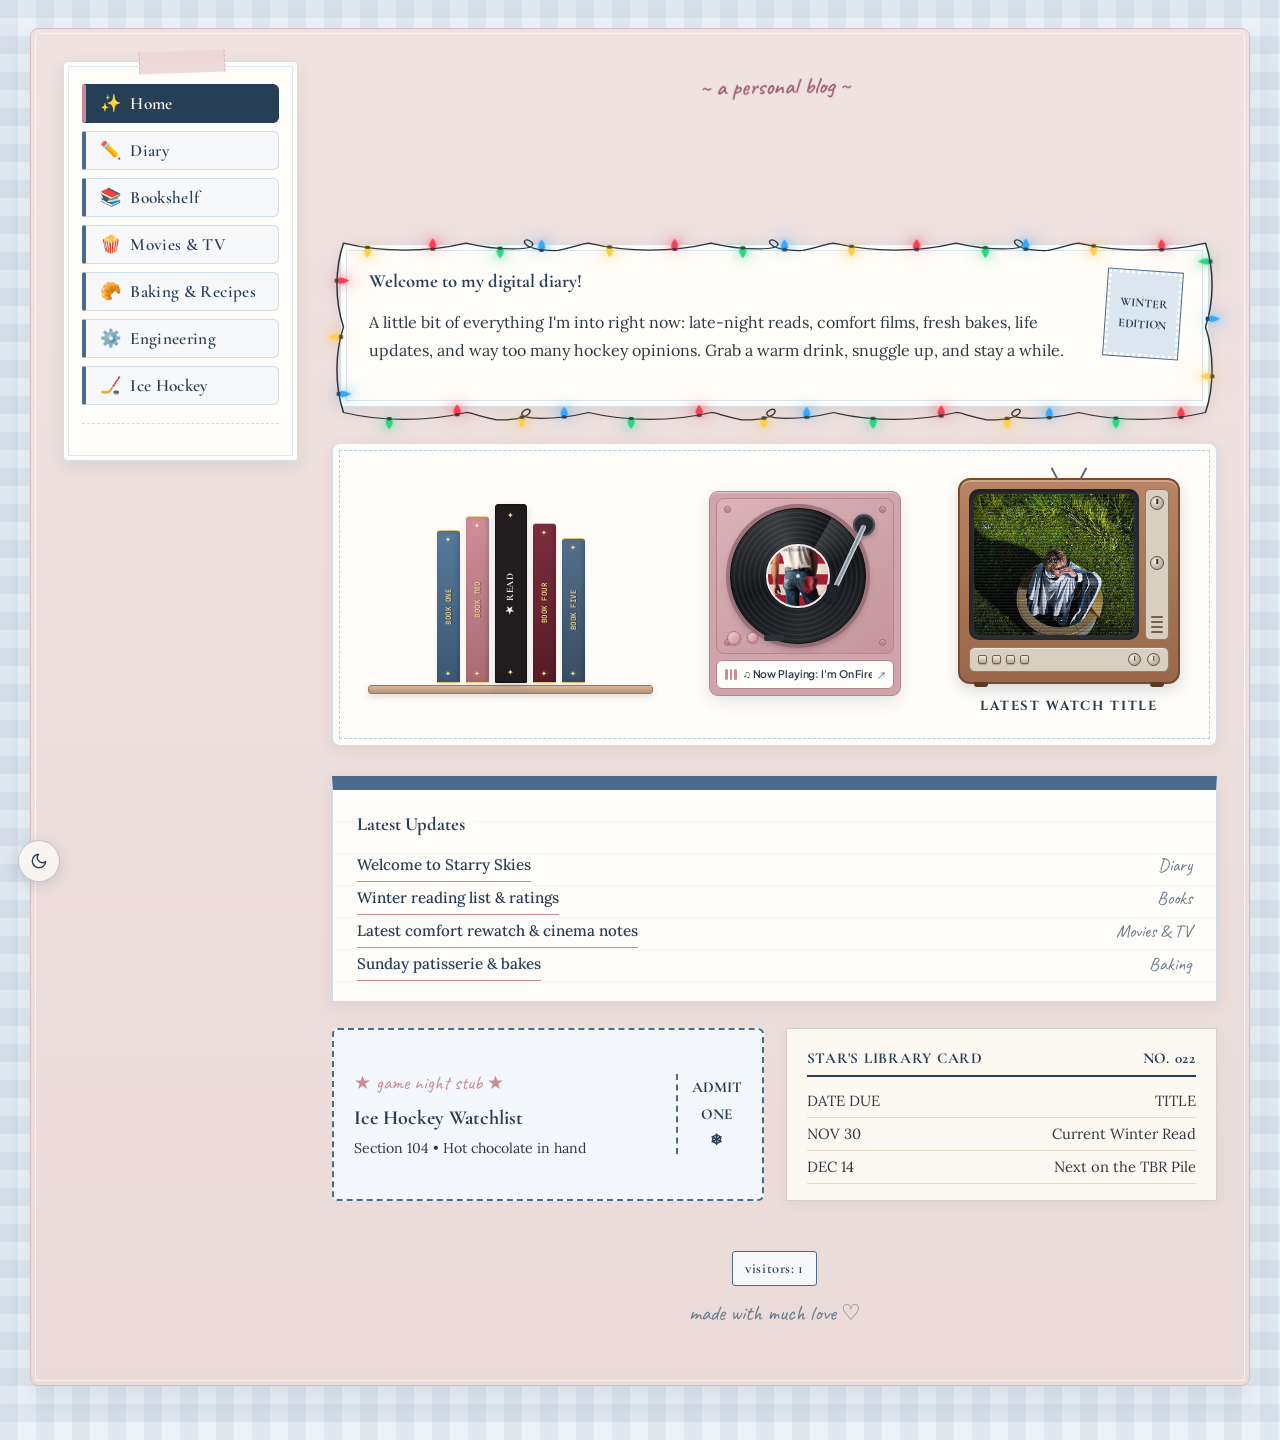
==== index.html @ 9573413d "updates for logo" ====
<!DOCTYPE html>
<html lang="en">
<head>
  <meta charset="UTF-8">
  <meta name="viewport" content="width=device-width, initial-scale=1.0">
  <title>Starry Skies</title>
  <!-- Adaptive Light/Dark Mode SVG Star Favicon -->
  <link rel="icon" type="image/svg+xml" href="data:image/svg+xml,%3Csvg xmlns='http://www.w3.org/2000/svg' viewBox='0 0 64 64'%3E%3Cstyle%3Epath%7Bfill:%235c2432%7D@media(prefers-color-scheme:dark)%7Bpath%7Bfill:%23c98a92%7D%7D%3C/style%3E%3Cpath d='M32 10 L37.5 25.5 L54 27 L41 37.5 L45 54 L32 45 L19 54 L23 37.5 L10 27 L26.5 25.5 Z'/%3E%3C/svg%3E">
  <link rel="stylesheet" href="style.css?v=10">
  <link id="section-theme-css" rel="stylesheet" href="">
</head>

<body data-theme="home" data-mode="light">

<div class="layout">
  <aside class="sidebar" aria-label="Site Navigation">
    <button type="button" class="mobile-menu-toggle" id="mobile-menu-btn" onclick="toggleMobileMenu()" aria-expanded="false" aria-controls="side-nav-menu" aria-label="Toggle Menu" title="Menu">
      <span class="hamburger-lines" aria-hidden="true">
        <span></span>
        <span></span>
        <span></span>
      </span>
    </button>

    <nav class="side-nav" role="tablist" id="side-nav-menu">
      <button role="tab" aria-selected="true" onclick="showTab('home', this)"><span class="nav-icon">✨</span><span class="nav-label">Home</span></button>
      <button role="tab" aria-selected="false" data-updated="2026-11-23T19:48" data-section="diary" data-section-label="Diary" data-latest-title="Welcome to Starry Skies" data-latest-href="diary/first-post.html" onclick="showTab('diary', this)"><span class="nav-icon">✏️</span><span class="nav-label">Diary</span></button>
      <button role="tab" aria-selected="false" data-updated="2026-11-23T18:15" data-section="books" data-section-label="Books" data-latest-title="Winter reading list &amp; ratings" onclick="showTab('books', this)"><span class="nav-icon">📚</span><span class="nav-label">Bookshelf</span></button>
      <button role="tab" aria-selected="false" data-updated="2026-11-23T14:30" data-section="screen" data-section-label="Movies &amp; TV" data-latest-title="Latest comfort rewatch &amp; cinema notes" onclick="showTab('screen', this)"><span class="nav-icon">🍿</span><span class="nav-label">Movies &amp; TV</span></button>
      <button role="tab" aria-selected="false" data-updated="2026-11-22T20:00" data-section="baking" data-section-label="Baking" data-latest-title="Sunday patisserie &amp; bakes" onclick="showTab('baking', this)"><span class="nav-icon">🥐</span><span class="nav-label">Baking &amp; Recipes</span></button>
      <button role="tab" aria-selected="false" data-updated="2026-11-21T11:00" data-section="engineering" data-section-label="Uni" data-latest-title="Surviving final year engineering" onclick="showTab('engineering', this)"><span class="nav-icon">⚙️</span><span class="nav-label">Engineering</span></button>
      <button role="tab" aria-selected="false" data-updated="2026-11-20T16:45" data-section="hockey" data-section-label="Hockey" data-latest-title="Recent puck drop &amp; team thoughts" onclick="showTab('hockey', this)"><span class="nav-icon">🏒</span><span class="nav-label">Ice Hockey</span></button>
    </nav>

    <div class="side-footer">
      <button type="button" class="mode-toggle" id="mode-toggle-btn" onclick="toggleDarkMode()" aria-pressed="false" aria-label="Switch to Dark Mode" title="Switch to Dark Mode">
        <span class="mode-icon" aria-hidden="true"></span>
      </button>
    </div>
  </aside>

  <div class="mobile-menu-backdrop" id="mobile-menu-backdrop" onclick="setMobileMenuOpen(false)"></div>

  <main class="main-content">
      <header class="masthead">
        <span class="hand">~ a personal blog ~</span>
        <h1 class="logo-title">
          <svg id="site-logo-svg" class="site-logo" viewBox="0 0 1024 224" role="img" aria-label="Starry Skies">
            <!-- Light mode (navy script + golden stars) -->
            <g class="logo-variant logo-variant-light">
              <g class="logo-letters" fill="#1b2f4a">
                <!-- Replace or paste your light-mode "Starry Skies" letter paths here -->
              </g>
              <g class="logo-stars" fill="#bb9d55">
                <!-- Replace or paste your light-mode golden star paths here -->
              </g>
            </g>

            <!-- Dark mode (soft blush script + golden stars) -->
            <g class="logo-variant logo-variant-dark">
              <g class="logo-letters" fill="#aa9491">
                <!-- Replace or paste your dark-mode "Starry Skies" letter paths here -->
              </g>
              <g class="logo-stars" fill="#ba9c54">
                <!-- Replace or paste your dark-mode golden star paths here -->
              </g>
            </g>
          </svg>
        </h1>
      </header>

    <!-- ==================== HOME ==================== -->
    <section id="home" class="active">
      <div class="welcome-lights-wrap">
        <!-- Looped vintage cord & twinkling C9 Christmas bulbs framing the welcome card -->
        <svg class="christmas-lights-svg" viewBox="0 0 820 210" preserveAspectRatio="none" aria-hidden="true">
          <!-- Neat, thin scalloped wire around the welcome card -->
          <path class="light-cord" d="M 16.0,14.0 C 52.0,24.0 92.0,24.0 128.0,14.0 C 156.0,22.0 196.0,23.0 188.0,13.0 C 180.0,4.0 172.0,23.0 212.0,22.0 C 228.0,18.0 236.0,14.0 240.0,14.0 C 276.0,24.0 316.0,24.0 352.0,14.0 C 380.0,22.0 420.0,23.0 412.0,13.0 C 404.0,4.0 396.0,23.0 436.0,22.0 C 452.0,18.0 460.0,14.0 464.0,14.0 C 500.0,24.0 540.0,24.0 576.0,14.0 C 604.0,22.0 644.0,23.0 636.0,13.0 C 628.0,4.0 620.0,23.0 660.0,22.0 C 676.0,18.0 684.0,14.0 688.0,14.0 C 724.0,24.0 768.0,24.0 804.0,14.0 C 812.0,42.0 812.0,76.0 804.0,104.0 C 812.0,132.0 812.0,168.0 804.0,196.0 C 768.0,206.0 724.0,206.0 688.0,196.0 C 660.0,204.0 620.0,205.0 628.0,195.0 C 636.0,186.0 644.0,205.0 604.0,204.0 C 588.0,200.0 580.0,196.0 576.0,196.0 C 540.0,206.0 500.0,206.0 464.0,196.0 C 436.0,204.0 396.0,205.0 404.0,195.0 C 412.0,186.0 420.0,205.0 380.0,204.0 C 364.0,200.0 356.0,196.0 352.0,196.0 C 316.0,206.0 276.0,206.0 240.0,196.0 C 212.0,204.0 172.0,205.0 180.0,195.0 C 188.0,186.0 196.0,205.0 156.0,204.0 C 140.0,200.0 132.0,196.0 128.0,196.0 C 92.0,206.0 52.0,206.0 16.0,196.0 C 8.0,168.0 8.0,132.0 16.0,104.0 C 8.0,76.0 8.0,42.0 16.0,14.0" fill="none"/>

          <!-- Vintage C9 bulbs seated on the wire: up/down on top & bottom, left/right on left & right -->
          <g class="bulb bulb-amber" style="--d:0.1s; --dur:2.9s" transform="translate(38.0,18.8) rotate(0.0)"><rect x="-2.2" y="-2" width="4.4" height="3.8" rx="1" class="socket"/><path d="M-3.4,1.6 C-3.4,6.8 0,11 0,11 C0,11 3.4,6.8 3.4,1.6 Z" class="glass"/></g>
          <g class="bulb bulb-red" style="--d:0.8s; --dur:3.5s" transform="translate(97.6,20.0) rotate(180.0)"><rect x="-2.2" y="-2" width="4.4" height="3.8" rx="1" class="socket"/><path d="M-3.4,1.6 C-3.4,6.8 0,11 0,11 C0,11 3.4,6.8 3.4,1.6 Z" class="glass"/></g>
          <g class="bulb bulb-green" style="--d:1.5s; --dur:2.7s" transform="translate(159.2,19.7) rotate(0.0)"><rect x="-2.2" y="-2" width="4.4" height="3.8" rx="1" class="socket"/><path d="M-3.4,1.6 C-3.4,6.8 0,11 0,11 C0,11 3.4,6.8 3.4,1.6 Z" class="glass"/></g>
          <g class="bulb bulb-blue" style="--d:0.4s; --dur:3.8s" transform="translate(197.1,21.3) rotate(180.0)"><rect x="-2.2" y="-2" width="4.4" height="3.8" rx="1" class="socket"/><path d="M-3.4,1.6 C-3.4,6.8 0,11 0,11 C0,11 3.4,6.8 3.4,1.6 Z" class="glass"/></g>
          <g class="bulb bulb-amber" style="--d:2.1s; --dur:3.1s" transform="translate(259.2,18.3) rotate(0.0)"><rect x="-2.2" y="-2" width="4.4" height="3.8" rx="1" class="socket"/><path d="M-3.4,1.6 C-3.4,6.8 0,11 0,11 C0,11 3.4,6.8 3.4,1.6 Z" class="glass"/></g>
          <g class="bulb bulb-red" style="--d:1.1s; --dur:2.8s" transform="translate(318.7,20.3) rotate(180.0)"><rect x="-2.2" y="-2" width="4.4" height="3.8" rx="1" class="socket"/><path d="M-3.4,1.6 C-3.4,6.8 0,11 0,11 C0,11 3.4,6.8 3.4,1.6 Z" class="glass"/></g>
          <g class="bulb bulb-green" style="--d:2.4s; --dur:3.4s" transform="translate(381.0,19.4) rotate(0.0)"><rect x="-2.2" y="-2" width="4.4" height="3.8" rx="1" class="socket"/><path d="M-3.4,1.6 C-3.4,6.8 0,11 0,11 C0,11 3.4,6.8 3.4,1.6 Z" class="glass"/></g>
          <g class="bulb bulb-blue" style="--d:0.6s; --dur:3.0s" transform="translate(419.2,20.9) rotate(180.0)"><rect x="-2.2" y="-2" width="4.4" height="3.8" rx="1" class="socket"/><path d="M-3.4,1.6 C-3.4,6.8 0,11 0,11 C0,11 3.4,6.8 3.4,1.6 Z" class="glass"/></g>
          <g class="bulb bulb-amber" style="--d:1.8s; --dur:3.6s" transform="translate(480.4,17.8) rotate(0.0)"><rect x="-2.2" y="-2" width="4.4" height="3.8" rx="1" class="socket"/><path d="M-3.4,1.6 C-3.4,6.8 0,11 0,11 C0,11 3.4,6.8 3.4,1.6 Z" class="glass"/></g>
          <g class="bulb bulb-red" style="--d:0.3s; --dur:2.9s" transform="translate(539.9,20.6) rotate(180.0)"><rect x="-2.2" y="-2" width="4.4" height="3.8" rx="1" class="socket"/><path d="M-3.4,1.6 C-3.4,6.8 0,11 0,11 C0,11 3.4,6.8 3.4,1.6 Z" class="glass"/></g>
          <g class="bulb bulb-green" style="--d:1.3s; --dur:3.3s" transform="translate(602.8,19.2) rotate(0.0)"><rect x="-2.2" y="-2" width="4.4" height="3.8" rx="1" class="socket"/><path d="M-3.4,1.6 C-3.4,6.8 0,11 0,11 C0,11 3.4,6.8 3.4,1.6 Z" class="glass"/></g>
          <g class="bulb bulb-blue" style="--d:2.2s; --dur:2.7s" transform="translate(639.7,20.2) rotate(180.0)"><rect x="-2.2" y="-2" width="4.4" height="3.8" rx="1" class="socket"/><path d="M-3.4,1.6 C-3.4,6.8 0,11 0,11 C0,11 3.4,6.8 3.4,1.6 Z" class="glass"/></g>
          <g class="bulb bulb-amber" style="--d:0.9s; --dur:3.7s" transform="translate(701.8,17.3) rotate(0.0)"><rect x="-2.2" y="-2" width="4.4" height="3.8" rx="1" class="socket"/><path d="M-3.4,1.6 C-3.4,6.8 0,11 0,11 C0,11 3.4,6.8 3.4,1.6 Z" class="glass"/></g>
          <g class="bulb bulb-red" style="--d:1.7s; --dur:3.2s" transform="translate(763.9,20.8) rotate(180.0)"><rect x="-2.2" y="-2" width="4.4" height="3.8" rx="1" class="socket"/><path d="M-3.4,1.6 C-3.4,6.8 0,11 0,11 C0,11 3.4,6.8 3.4,1.6 Z" class="glass"/></g>
          <g class="bulb bulb-green" style="--d:0.2s; --dur:2.8s" transform="translate(808.2,33.7) rotate(90.0)"><rect x="-2.2" y="-2" width="4.4" height="3.8" rx="1" class="socket"/><path d="M-3.4,1.6 C-3.4,6.8 0,11 0,11 C0,11 3.4,6.8 3.4,1.6 Z" class="glass"/></g>
          <g class="bulb bulb-blue" style="--d:2.0s; --dur:3.5s" transform="translate(806.2,95.4) rotate(-90.0)"><rect x="-2.2" y="-2" width="4.4" height="3.8" rx="1" class="socket"/><path d="M-3.4,1.6 C-3.4,6.8 0,11 0,11 C0,11 3.4,6.8 3.4,1.6 Z" class="glass"/></g>
          <g class="bulb bulb-amber" style="--d:0.1s; --dur:2.9s" transform="translate(809.9,157.2) rotate(90.0)"><rect x="-2.2" y="-2" width="4.4" height="3.8" rx="1" class="socket"/><path d="M-3.4,1.6 C-3.4,6.8 0,11 0,11 C0,11 3.4,6.8 3.4,1.6 Z" class="glass"/></g>
          <g class="bulb bulb-red" style="--d:0.8s; --dur:3.5s" transform="translate(781.6,200.8) rotate(180.0)"><rect x="-2.2" y="-2" width="4.4" height="3.8" rx="1" class="socket"/><path d="M-3.4,1.6 C-3.4,6.8 0,11 0,11 C0,11 3.4,6.8 3.4,1.6 Z" class="glass"/></g>
          <g class="bulb bulb-green" style="--d:1.5s; --dur:2.7s" transform="translate(722.1,202.3) rotate(0.0)"><rect x="-2.2" y="-2" width="4.4" height="3.8" rx="1" class="socket"/><path d="M-3.4,1.6 C-3.4,6.8 0,11 0,11 C0,11 3.4,6.8 3.4,1.6 Z" class="glass"/></g>
          <g class="bulb bulb-blue" style="--d:0.4s; --dur:3.8s" transform="translate(661.2,201.2) rotate(180.0)"><rect x="-2.2" y="-2" width="4.4" height="3.8" rx="1" class="socket"/><path d="M-3.4,1.6 C-3.4,6.8 0,11 0,11 C0,11 3.4,6.8 3.4,1.6 Z" class="glass"/></g>
          <g class="bulb bulb-amber" style="--d:2.1s; --dur:3.1s" transform="translate(622.6,202.6) rotate(0.0)"><rect x="-2.2" y="-2" width="4.4" height="3.8" rx="1" class="socket"/><path d="M-3.4,1.6 C-3.4,6.8 0,11 0,11 C0,11 3.4,6.8 3.4,1.6 Z" class="glass"/></g>
          <g class="bulb bulb-red" style="--d:1.1s; --dur:2.8s" transform="translate(562.3,199.3) rotate(180.0)"><rect x="-2.2" y="-2" width="4.4" height="3.8" rx="1" class="socket"/><path d="M-3.4,1.6 C-3.4,6.8 0,11 0,11 C0,11 3.4,6.8 3.4,1.6 Z" class="glass"/></g>
          <g class="bulb bulb-green" style="--d:2.4s; --dur:3.4s" transform="translate(500.1,202.6) rotate(0.0)"><rect x="-2.2" y="-2" width="4.4" height="3.8" rx="1" class="socket"/><path d="M-3.4,1.6 C-3.4,6.8 0,11 0,11 C0,11 3.4,6.8 3.4,1.6 Z" class="glass"/></g>
          <g class="bulb bulb-blue" style="--d:0.6s; --dur:3.0s" transform="translate(439.4,200.9) rotate(180.0)"><rect x="-2.2" y="-2" width="4.4" height="3.8" rx="1" class="socket"/><path d="M-3.4,1.6 C-3.4,6.8 0,11 0,11 C0,11 3.4,6.8 3.4,1.6 Z" class="glass"/></g>
          <g class="bulb bulb-amber" style="--d:1.8s; --dur:3.6s" transform="translate(400.3,202.2) rotate(0.0)"><rect x="-2.2" y="-2" width="4.4" height="3.8" rx="1" class="socket"/><path d="M-3.4,1.6 C-3.4,6.8 0,11 0,11 C0,11 3.4,6.8 3.4,1.6 Z" class="glass"/></g>
          <g class="bulb bulb-red" style="--d:0.3s; --dur:2.9s" transform="translate(341.1,198.7) rotate(180.0)"><rect x="-2.2" y="-2" width="4.4" height="3.8" rx="1" class="socket"/><path d="M-3.4,1.6 C-3.4,6.8 0,11 0,11 C0,11 3.4,6.8 3.4,1.6 Z" class="glass"/></g>
          <g class="bulb bulb-green" style="--d:1.3s; --dur:3.3s" transform="translate(278.9,202.8) rotate(0.0)"><rect x="-2.2" y="-2" width="4.4" height="3.8" rx="1" class="socket"/><path d="M-3.4,1.6 C-3.4,6.8 0,11 0,11 C0,11 3.4,6.8 3.4,1.6 Z" class="glass"/></g>
          <g class="bulb bulb-blue" style="--d:2.2s; --dur:2.7s" transform="translate(217.7,200.6) rotate(180.0)"><rect x="-2.2" y="-2" width="4.4" height="3.8" rx="1" class="socket"/><path d="M-3.4,1.6 C-3.4,6.8 0,11 0,11 C0,11 3.4,6.8 3.4,1.6 Z" class="glass"/></g>
          <g class="bulb bulb-amber" style="--d:0.9s; --dur:3.7s" transform="translate(179.1,201.3) rotate(0.0)"><rect x="-2.2" y="-2" width="4.4" height="3.8" rx="1" class="socket"/><path d="M-3.4,1.6 C-3.4,6.8 0,11 0,11 C0,11 3.4,6.8 3.4,1.6 Z" class="glass"/></g>
          <g class="bulb bulb-red" style="--d:1.7s; --dur:3.2s" transform="translate(119.8,198.1) rotate(180.0)"><rect x="-2.2" y="-2" width="4.4" height="3.8" rx="1" class="socket"/><path d="M-3.4,1.6 C-3.4,6.8 0,11 0,11 C0,11 3.4,6.8 3.4,1.6 Z" class="glass"/></g>
          <g class="bulb bulb-green" style="--d:0.2s; --dur:2.8s" transform="translate(57.8,203.0) rotate(0.0)"><rect x="-2.2" y="-2" width="4.4" height="3.8" rx="1" class="socket"/><path d="M-3.4,1.6 C-3.4,6.8 0,11 0,11 C0,11 3.4,6.8 3.4,1.6 Z" class="glass"/></g>
          <g class="bulb bulb-blue" style="--d:2.0s; --dur:3.5s" transform="translate(11.8,176.1) rotate(-90.0)"><rect x="-2.2" y="-2" width="4.4" height="3.8" rx="1" class="socket"/><path d="M-3.4,1.6 C-3.4,6.8 0,11 0,11 C0,11 3.4,6.8 3.4,1.6 Z" class="glass"/></g>
          <g class="bulb bulb-amber" style="--d:0.1s; --dur:2.9s" transform="translate(13.4,114.8) rotate(90.0)"><rect x="-2.2" y="-2" width="4.4" height="3.8" rx="1" class="socket"/><path d="M-3.4,1.6 C-3.4,6.8 0,11 0,11 C0,11 3.4,6.8 3.4,1.6 Z" class="glass"/></g>
          <g class="bulb bulb-red" style="--d:0.8s; --dur:3.5s" transform="translate(10.1,54.4) rotate(-90.0)"><rect x="-2.2" y="-2" width="4.4" height="3.8" rx="1" class="socket"/><path d="M-3.4,1.6 C-3.4,6.8 0,11 0,11 C0,11 3.4,6.8 3.4,1.6 Z" class="glass"/></g>
        </svg>
        <svg class="christmas-lights-svg christmas-lights-svg-mobile" viewBox="0 0 340 260" preserveAspectRatio="none" aria-hidden="true">
          <path class="light-cord" d="M 12.0,14.0 C 40.0,22.0 90.0,22.0 118.0,14.0 C 146.0,22.0 196.0,22.0 224.0,14.0 C 252.0,22.0 300.0,22.0 328.0,14.0 C 334.0,36.0 334.0,72.0 328.0,94.0 C 334.0,116.0 334.0,152.0 328.0,174.0 C 334.0,196.0 334.0,224.0 328.0,246.0 C 300.0,254.0 252.0,254.0 224.0,246.0 C 196.0,254.0 146.0,254.0 118.0,246.0 C 90.0,254.0 40.0,254.0 12.0,246.0 C 6.0,224.0 6.0,196.0 12.0,174.0 C 6.0,152.0 6.0,116.0 12.0,94.0 C 6.0,72.0 6.0,36.0 12.0,14.0" fill="none"/>
          <g class="bulb bulb-amber" style="--d:0.1s; --dur:2.9s" transform="translate(39.2,18.8) rotate(0.0)"><rect x="-2.2" y="-2" width="4.4" height="3.8" rx="1" class="socket"/><path d="M-3.4,1.6 C-3.4,6.8 0,11 0,11 C0,11 3.4,6.8 3.4,1.6 Z" class="glass"/></g>
          <g class="bulb bulb-red" style="--d:0.8s; --dur:3.5s" transform="translate(101.5,17.5) rotate(180.0)"><rect x="-2.2" y="-2" width="4.4" height="3.8" rx="1" class="socket"/><path d="M-3.4,1.6 C-3.4,6.8 0,11 0,11 C0,11 3.4,6.8 3.4,1.6 Z" class="glass"/></g>
          <g class="bulb bulb-green" style="--d:1.5s; --dur:2.7s" transform="translate(162.2,19.9) rotate(0.0)"><rect x="-2.2" y="-2" width="4.4" height="3.8" rx="1" class="socket"/><path d="M-3.4,1.6 C-3.4,6.8 0,11 0,11 C0,11 3.4,6.8 3.4,1.6 Z" class="glass"/></g>
          <g class="bulb bulb-blue" style="--d:0.4s; --dur:3.8s" transform="translate(221.9,14.6) rotate(180.0)"><rect x="-2.2" y="-2" width="4.4" height="3.8" rx="1" class="socket"/><path d="M-3.4,1.6 C-3.4,6.8 0,11 0,11 C0,11 3.4,6.8 3.4,1.6 Z" class="glass"/></g>
          <g class="bulb bulb-amber" style="--d:2.1s; --dur:3.1s" transform="translate(281.7,19.9) rotate(0.0)"><rect x="-2.2" y="-2" width="4.4" height="3.8" rx="1" class="socket"/><path d="M-3.4,1.6 C-3.4,6.8 0,11 0,11 C0,11 3.4,6.8 3.4,1.6 Z" class="glass"/></g>
          <g class="bulb bulb-red" style="--d:1.1s; --dur:2.8s" transform="translate(331.1,30.7) rotate(-90.0)"><rect x="-2.2" y="-2" width="4.4" height="3.8" rx="1" class="socket"/><path d="M-3.4,1.6 C-3.4,6.8 0,11 0,11 C0,11 3.4,6.8 3.4,1.6 Z" class="glass"/></g>
          <g class="bulb bulb-green" style="--d:2.4s; --dur:3.4s" transform="translate(328.9,90.6) rotate(90.0)"><rect x="-2.2" y="-2" width="4.4" height="3.8" rx="1" class="socket"/><path d="M-3.4,1.6 C-3.4,6.8 0,11 0,11 C0,11 3.4,6.8 3.4,1.6 Z" class="glass"/></g>
          <g class="bulb bulb-blue" style="--d:0.6s; --dur:3.0s" transform="translate(331.8,151.2) rotate(-90.0)"><rect x="-2.2" y="-2" width="4.4" height="3.8" rx="1" class="socket"/><path d="M-3.4,1.6 C-3.4,6.8 0,11 0,11 C0,11 3.4,6.8 3.4,1.6 Z" class="glass"/></g>
          <g class="bulb bulb-amber" style="--d:1.8s; --dur:3.6s" transform="translate(332.5,211.9) rotate(90.0)"><rect x="-2.2" y="-2" width="4.4" height="3.8" rx="1" class="socket"/><path d="M-3.4,1.6 C-3.4,6.8 0,11 0,11 C0,11 3.4,6.8 3.4,1.6 Z" class="glass"/></g>
          <g class="bulb bulb-red" style="--d:0.3s; --dur:2.9s" transform="translate(301.2,250.8) rotate(180.0)"><rect x="-2.2" y="-2" width="4.4" height="3.8" rx="1" class="socket"/><path d="M-3.4,1.6 C-3.4,6.8 0,11 0,11 C0,11 3.4,6.8 3.4,1.6 Z" class="glass"/></g>
          <g class="bulb bulb-green" style="--d:1.3s; --dur:3.3s" transform="translate(240.3,249.5) rotate(0.0)"><rect x="-2.2" y="-2" width="4.4" height="3.8" rx="1" class="socket"/><path d="M-3.4,1.6 C-3.4,6.8 0,11 0,11 C0,11 3.4,6.8 3.4,1.6 Z" class="glass"/></g>
          <g class="bulb bulb-blue" style="--d:2.2s; --dur:2.7s" transform="translate(179.8,251.9) rotate(180.0)"><rect x="-2.2" y="-2" width="4.4" height="3.8" rx="1" class="socket"/><path d="M-3.4,1.6 C-3.4,6.8 0,11 0,11 C0,11 3.4,6.8 3.4,1.6 Z" class="glass"/></g>
          <g class="bulb bulb-amber" style="--d:0.9s; --dur:3.7s" transform="translate(118.0,246.0) rotate(0.0)"><rect x="-2.2" y="-2" width="4.4" height="3.8" rx="1" class="socket"/><path d="M-3.4,1.6 C-3.4,6.8 0,11 0,11 C0,11 3.4,6.8 3.4,1.6 Z" class="glass"/></g>
          <g class="bulb bulb-red" style="--d:1.7s; --dur:3.2s" transform="translate(56.2,251.9) rotate(180.0)"><rect x="-2.2" y="-2" width="4.4" height="3.8" rx="1" class="socket"/><path d="M-3.4,1.6 C-3.4,6.8 0,11 0,11 C0,11 3.4,6.8 3.4,1.6 Z" class="glass"/></g>
          <g class="bulb bulb-green" style="--d:0.2s; --dur:2.8s" transform="translate(8.9,230.4) rotate(90.0)"><rect x="-2.2" y="-2" width="4.4" height="3.8" rx="1" class="socket"/><path d="M-3.4,1.6 C-3.4,6.8 0,11 0,11 C0,11 3.4,6.8 3.4,1.6 Z" class="glass"/></g>
          <g class="bulb bulb-blue" style="--d:2.0s; --dur:3.5s" transform="translate(10.8,168.8) rotate(-90.0)"><rect x="-2.2" y="-2" width="4.4" height="3.8" rx="1" class="socket"/><path d="M-3.4,1.6 C-3.4,6.8 0,11 0,11 C0,11 3.4,6.8 3.4,1.6 Z" class="glass"/></g>
          <g class="bulb bulb-amber" style="--d:0.1s; --dur:2.9s" transform="translate(9.1,108.7) rotate(90.0)"><rect x="-2.2" y="-2" width="4.4" height="3.8" rx="1" class="socket"/><path d="M-3.4,1.6 C-3.4,6.8 0,11 0,11 C0,11 3.4,6.8 3.4,1.6 Z" class="glass"/></g>
          <g class="bulb bulb-red" style="--d:0.8s; --dur:3.5s" transform="translate(7.6,47.5) rotate(-90.0)"><rect x="-2.2" y="-2" width="4.4" height="3.8" rx="1" class="socket"/><path d="M-3.4,1.6 C-3.4,6.8 0,11 0,11 C0,11 3.4,6.8 3.4,1.6 Z" class="glass"/></g>
        </svg>

        <div class="card welcome-card">
          <div class="postage-stamp">WINTER<br>EDITION</div>
          <h3>Welcome to my digital diary!</h3>
          <p>A little bit of everything I'm into right now: late-night reads, comfort films, fresh bakes, life updates, and way too many hockey opinions. Grab a warm drink, snuggle up, and stay a while.</p>
        </div>
      </div>

      <div class="moodboard-box">
      <div class="moodboard">
        <!-- 1. CURRENTLY READING -> BORDERLESS BOOKSHELF MATCHING RECORD PLAYER HEIGHT -->
        <a href="#books" class="currently-widget shelf-widget" onclick="event.preventDefault(); showTabByName('books', 'current-read-card');" aria-label="Currently reading: Winter Read Title">
          <div class="shelf-scene">
            <div class="books-row">
              <div class="spine-book sb-1" aria-hidden="true">
                <span class="foil-band">✦</span>
                <span class="spine-title">BOOK ONE</span>
                <span class="foil-band">✦</span>
              </div>
              <div class="spine-book sb-2" aria-hidden="true">
                <span class="foil-band">✦</span>
                <span class="spine-title">BOOK TWO</span>
                <span class="foil-band">✦</span>
              </div>

              <!-- Centre interactive book that expands & flips out on hover to show cover art -->
              <div class="center-book-slot">
                <div class="center-book-3d">
                  <div class="book-spine-face" style="--current-book-spine-color: #8b3648;">
                    <span class="foil-band">✦</span>
                    <span class="spine-title">★ READ</span>
                    <span class="foil-band">✦</span>
                  </div>
                  <div class="book-cover-face">
                    <img id="current-book-cover-img" src="images/current-book.jpg" alt="Current book cover" crossorigin="anonymous" onerror="this.style.display='none'; this.nextElementSibling.style.display='grid';">
                    <div class="book-cover-fallback" style="display:none;">
                      <span>Winter<br>Read</span>
                    </div>
                  </div>
                </div>
              </div>

              <div class="spine-book sb-3" aria-hidden="true">
                <span class="foil-band">✦</span>
                <span class="spine-title">BOOK FOUR</span>
                <span class="foil-band">✦</span>
              </div>
              <div class="spine-book sb-4" aria-hidden="true">
                <span class="foil-band">✦</span>
                <span class="spine-title">BOOK FIVE</span>
                <span class="foil-band">✦</span>
              </div>
            </div>
            <div class="wood-plank" aria-hidden="true"></div>
          </div>
        </a>

        <!-- 2. CURRENT LISTENING -> DUSTY ROSE TURNTABLE WITH SPINNING VINYL & ALBUM ART -->
        <div class="currently-widget record-player-widget" aria-label="Currently listening on Spotify">
          <div class="rp-deck">
            <span class="rp-screw rp-tl" aria-hidden="true"></span>
            <span class="rp-screw rp-tr" aria-hidden="true"></span>
            <span class="rp-screw rp-bl" aria-hidden="true"></span>
            <span class="rp-screw rp-br" aria-hidden="true"></span>

            <div class="rp-platter">
              <div class="rp-vinyl is-spinning" aria-hidden="true"></div>
              <div class="rp-album-center">
                <img src="images/album-art.jpg" alt="Album art" onerror="this.style.display='none'; this.nextElementSibling.style.display='grid';">
                <div class="rp-album-fallback" style="display:none;"><span>STAR<br>FM</span></div>
                <span class="rp-spindle" aria-hidden="true"></span>
              </div>
            </div>

            <div class="rp-arm-assembly" aria-hidden="true">
              <div class="rp-arm-base"></div>
              <div class="rp-arm-bar">
                <div class="rp-headshell"></div>
              </div>
            </div>

            <div class="rp-controls" aria-hidden="true">
              <span class="rp-knob"></span>
              <span class="rp-knob rp-knob-sm"></span>
              <span class="rp-slider"></span>
            </div>
          </div>

          <a href="https://open.spotify.com/track/3PzsbWSQdLCKDLxn7YZfkM?si=d5d9d93483bb4136" target="_blank" rel="noopener noreferrer" class="rp-ticker-bar" title="Open on Spotify">
            <span class="rp-eq" aria-hidden="true"><span></span><span></span><span></span></span>
            <span class="rp-marquee">
              <span class="rp-marquee-track">
                <span>♫ Now Playing: I'm On Fire — Bruce Springsteen &nbsp;•&nbsp; Spotify</span>
                <span aria-hidden="true">♫ Now Playing: I'm On Fire — Bruce Springsteen &nbsp;•&nbsp; Spotify</span>
              </span>
            </span>
            <span class="rp-link-arrow" aria-hidden="true">↗</span>
          </a>
        </div>

        <!-- 3. CURRENTLY WATCHING -> BORDERLESS RETRO TV BUTTON + CINEMA TITLE BELOW -->
        <a href="#screen" class="currently-widget tv-widget" onclick="event.preventDefault(); showTabByName('screen', 'latest-screen-review');" aria-label="Currently watching: Latest Watch Title">
          <div class="retro-tv-body">
            <div class="tv-antennas" aria-hidden="true">
              <span class="ant-left"></span>
              <span class="ant-right"></span>
            </div>
            <div class="tv-main-row">
              <div class="tv-screen-bezel">
                <div class="tv-crt-screen">
                  <!-- Supports a GIF (e.g. images/watching-screen.gif) or static image (images/watching-screen.jpg) -->
                  <img src="images/watching-screen.gif" data-fallback-img="images/watching-screen.jpg" alt="Current show or movie title screen" onerror="if (this.dataset.fallbackImg && this.src !== this.dataset.fallbackImg) { this.src = this.dataset.fallbackImg; this.dataset.fallbackImg = ''; } else { this.style.display='none'; this.nextElementSibling.style.display='grid'; }">
                  <div class="tv-screen-fallback" style="display:none;">
                    <span>NOW SHOWING<br>★ ★ ★</span>
                  </div>
                  <div class="tv-scanlines" aria-hidden="true"></div>
                </div>
              </div>
              <div class="tv-side-panel" aria-hidden="true">
                <span class="tv-dial"></span>
                <span class="tv-dial"></span>
                <div class="tv-vents">
                  <span></span><span></span><span></span><span></span>
                </div>
              </div>
            </div>
            <div class="tv-bottom-console" aria-hidden="true">
              <div class="tv-console-btns">
                <span></span><span></span><span></span><span></span>
              </div>
              <div class="tv-console-dials">
                <span class="tv-dial"></span>
                <span class="tv-dial"></span>
              </div>
            </div>
            <div class="tv-feet" aria-hidden="true">
              <span></span><span></span>
            </div>
          </div>
          <div class="tv-cinema-title">LATEST WATCH TITLE</div>
        </a>
      </div>
      </div>

      <div class="index-card">
        <h3>Latest Updates</h3>
        <ul class="notes-list" id="latest-updates-list">
          <li><a href="diary/first-post.html">Welcome to Starry Skies</a> <span>Diary</span></li>
          <li><a href="#books" onclick="event.preventDefault(); showTabByName('books')">Winter reading list &amp; ratings</a> <span>Books</span></li>
          <li><a href="#screen" onclick="event.preventDefault(); showTabByName('screen')">Latest comfort rewatch &amp; cinema notes</a> <span>Movies &amp; TV</span></li>
          <li><a href="#baking" onclick="event.preventDefault(); showTabByName('baking')">Sunday patisserie &amp; bakes</a> <span>Baking</span></li>
        </ul>
      </div>

      <div class="stubs-row">
        <div class="ticket-stub">
          <div>
            <span class="stub-tag">★ game night stub ★</span>
            <div class="stub-main">Ice Hockey Watchlist</div>
            <div style="font-size:.88rem;">Section 104 • Hot chocolate in hand</div>
          </div>
          <div class="stub-side">ADMIT<br>ONE<br>❄</div>
        </div>

        <div class="library-card">
          <div class="library-card-head">
            <span>Star's Library Card</span>
            <span>No. 022</span>
          </div>
          <div class="library-row"><span>DATE DUE</span><span>TITLE</span></div>
          <div class="library-row"><span>NOV 30</span><span>Current Winter Read</span></div>
          <div class="library-row"><span>DEC 14</span><span>Next on the TBR Pile</span></div>
        </div>
      </div>
    </section>

    <!-- ==================== DIARY ==================== -->
    <section id="diary">
      <!-- Loaded dynamically from diary/section.html -->
    </section>

    <!-- ==================== BOOKSHELF (OLD PAPER & ROMANCE BURGUNDY/PINK) ==================== -->
    <section id="books">
      <!-- Loaded dynamically from books/section.html -->
    </section>

    <!-- ==================== MOVIES & TV (VINTAGE CINEMA THEATRE) ==================== -->
    <section id="screen">
      <!-- Loaded dynamically from screen/section.html -->
    </section>

    <!-- ==================== BAKING & RECIPES (PATISSERIE & WARM BAKERY) ==================== -->
    <section id="baking">
      <!-- Loaded dynamically from baking/section.html -->
    </section>

    <!-- ==================== ENGINEERING (BLUEPRINT & SLEEK FUTURISTIC LAB) ==================== -->
    <section id="engineering">
      <!-- Loaded dynamically from engineering/section.html -->
    </section>

    <!-- ==================== ICE HOCKEY (RINK FROST & SCOREBOARD) ==================== -->
    <section id="hockey">
      <!-- Loaded dynamically from hockey/section.html -->
    </section>

    <footer>
      <div class="visitor-badge">visitors: <span id="gc-views">...</span></div>
      <div>made with much love ♡</div>
    </footer>
  </main>
</div>

<script>
  const MODE_STORAGE_KEY = 'star_notes_mode';

  const MOON_SVG = `<svg viewBox="0 0 24 24" width="18" height="18" fill="none" stroke="currentColor" stroke-width="1.85" stroke-linecap="round" stroke-linejoin="round" aria-hidden="true"><path d="M21 12.79A9 9 0 1 1 11.21 3 7 7 0 0 0 21 12.79z"/></svg>`;
  const SUN_SVG = `<svg viewBox="0 0 24 24" width="18" height="18" fill="none" stroke="currentColor" stroke-width="1.85" stroke-linecap="round" stroke-linejoin="round" aria-hidden="true"><circle cx="12" cy="12" r="4.5"/><path d="M12 2.5v2.2M12 19.3v2.2M4.93 4.93l1.56 1.56M17.51 17.51l1.56 1.56M2.5 12h2.2M19.3 12h2.2M4.93 19.07l1.56-1.56M17.51 6.49l1.56-1.56"/></svg>`;

  function syncLogoWithMode(mode) {
    const logoImg = document.getElementById('site-logo-img');
    if (!logoImg) return;
    const isPostSubpage = window.location.pathname.includes('/diary/') ||
      (logoImg.getAttribute('data-light-src') || '').startsWith('../');
    const prefix = isPostSubpage ? '../' : '';
    const targetSrc = mode === 'dark'
      ? (logoImg.getAttribute('data-dark-src') || `${prefix}logo-dark.png`)
      : (logoImg.getAttribute('data-light-src') || `${prefix}logo.png`);
    if (logoImg.getAttribute('src') !== targetSrc) {
      logoImg.setAttribute('src', targetSrc);
    }
    logoImg.style.display = '';
    if (logoImg.nextElementSibling) {
      logoImg.nextElementSibling.style.display = 'none';
    }
  }

  function applyColorMode(mode) {
    const cleanMode = mode === 'dark' ? 'dark' : 'light';
    document.body.setAttribute('data-mode', cleanMode);
    const btn = document.getElementById('mode-toggle-btn');
    if (btn) {
      const isDark = cleanMode === 'dark';
      const nextLabel = isDark ? 'Switch to Light Mode' : 'Switch to Dark Mode';
      btn.setAttribute('aria-pressed', String(isDark));
      btn.setAttribute('aria-label', nextLabel);
      btn.setAttribute('title', nextLabel);
      const icon = btn.querySelector('.mode-icon');
      if (icon) icon.innerHTML = isDark ? SUN_SVG : MOON_SVG;
    }
    syncLogoWithMode(cleanMode);
  }

  function toggleDarkMode() {
    const current = document.body.getAttribute('data-mode') === 'dark' ? 'dark' : 'light';
    const next = current === 'dark' ? 'light' : 'dark';
    try { localStorage.setItem(MODE_STORAGE_KEY, next); } catch (e) {}
    applyColorMode(next);
  }

  (function initMode() {
    let chosen = null;
    try {
      const stored = localStorage.getItem(MODE_STORAGE_KEY);
      if (stored === 'dark' || stored === 'light') chosen = stored;
    } catch (e) {}

    if (!chosen && window.matchMedia && window.matchMedia('(prefers-color-scheme: dark)').matches) {
      chosen = 'dark';
    }
    applyColorMode(chosen || 'light');
  })();
</script>

<script>
  // Sample average/edge color of current-book.jpg so the expandable center book spine matches it
  (function syncCurrentBookSpineColor() {
    const img = document.getElementById('current-book-cover-img');
    const spine = document.querySelector('.book-spine-face');
    if (!img || !spine) return;

    function applyColorFromImage() {
      if (!img.complete || img.naturalWidth === 0) return;
      try {
        const canvas = document.createElement('canvas');
        const ctx = canvas.getContext('2d');
        if (!ctx) return;
        const size = 24;
        canvas.width = size;
        canvas.height = size;
        ctx.drawImage(img, 0, 0, size, size);
        const data = ctx.getImageData(0, 0, size, size).data;

        // Sample border/background pixels first, falling back to overall average
        let rSum = 0, gSum = 0, bSum = 0, count = 0;
        for (let y = 0; y < size; y++) {
          for (let x = 0; x < size; x++) {
            const isBorder = x < 3 || x >= size - 3 || y < 3 || y >= size - 3;
            if (!isBorder) continue;
            const idx = (y * size + x) * 4;
            if (data[idx + 3] < 128) continue;
            rSum += data[idx];
            gSum += data[idx + 1];
            bSum += data[idx + 2];
            count++;
          }
        }

        if (count === 0) {
          for (let i = 0; i < data.length; i += 4) {
            if (data[i + 3] < 128) continue;
            rSum += data[i];
            gSum += data[i + 1];
            bSum += data[i + 2];
            count++;
          }
        }

        if (count > 0) {
          const r = Math.round(rSum / count);
          const g = Math.round(gSum / count);
          const b = Math.round(bSum / count);
          const darkR = Math.max(0, Math.round(r * 0.72));
          const darkG = Math.max(0, Math.round(g * 0.72));
          const darkB = Math.max(0, Math.round(b * 0.72));

          spine.style.background = `rgb(${r}, ${g}, ${b})`;
          spine.style.borderColor = `rgb(${darkR}, ${darkG}, ${darkB})`;

          // Choose crisp light or dark ink for spine text depending on brightness
          const luminance = (0.299 * r + 0.587 * g + 0.114 * b) / 255;
          spine.style.color = luminance > 0.62 ? '#273e57' : '#fffdf9';
        }
      } catch (e) {
        // Keep CSS fallback gradient if canvas is restricted (e.g., file:// CORS)
      }
    }

    if (img.complete) applyColorFromImage();
    img.addEventListener('load', applyColorFromImage);
  })();
</script>

<script>
  const SECTION_FOLDERS = ['diary', 'books', 'screen', 'baking', 'engineering', 'hockey'];
  const loadedSectionHtml = new Set();

  function syncSectionStylesheet(sectionId) {
    const link = document.getElementById('section-theme-css');
    if (!link) return;
    if (SECTION_FOLDERS.includes(sectionId)) {
      link.href = `${sectionId}/section.css?v=10`;
    } else {
      link.removeAttribute('href');
    }
  }

  async function ensureSectionContent(sectionId, targetId) {
    if (!SECTION_FOLDERS.includes(sectionId)) return;
    const sectionEl = document.getElementById(sectionId);
    if (!sectionEl) return;

    if (!loadedSectionHtml.has(sectionId)) {
      try {
        const res = await fetch(`${sectionId}/section.html?v=10`);
        if (res.ok) {
          sectionEl.innerHTML = await res.text();
          loadedSectionHtml.add(sectionId);
        }
      } catch (err) {
        // Fallback if opened via file:// protocol without a local/static HTTP server
      }
    }

    if (targetId) {
      requestAnimationFrame(() => {
        const el = document.getElementById(targetId);
        if (el) el.scrollIntoView({ behavior: 'smooth', block: 'start' });
      });
    }
  }

  const VALID_SECTIONS = ['home', ...SECTION_FOLDERS];

  function getInitialSection() {
    const hash = window.location.hash.replace('#', '').trim();
    if (VALID_SECTIONS.includes(hash)) return hash;
    try {
      const saved = sessionStorage.getItem('notes_active_section');
      if (VALID_SECTIONS.includes(saved)) return saved;
    } catch (e) {}
    return 'home';
  }

  function showTab(sectionId, btn, updateUrl = true) {
    if (!VALID_SECTIONS.includes(sectionId)) sectionId = 'home';

    document.querySelectorAll('main section').forEach(s => s.classList.remove('active'));
    const targetSection = document.getElementById(sectionId);
    if (targetSection) targetSection.classList.add('active');

    document.querySelectorAll('.side-nav button').forEach(b => b.setAttribute('aria-selected', 'false'));
    const activeBtn = btn || Array.from(document.querySelectorAll('.side-nav button'))
      .find(b => b.getAttribute('onclick') && b.getAttribute('onclick').includes("'" + sectionId + "'"));
    if (activeBtn) activeBtn.setAttribute('aria-selected', 'true');

    document.body.setAttribute('data-theme', sectionId);
    syncSectionStylesheet(sectionId);
    ensureSectionContent(sectionId);

    try {
      sessionStorage.setItem('notes_active_section', sectionId);
    } catch (e) {}

    if (updateUrl && window.history && window.history.replaceState) {
      const newUrl = sectionId === 'home' ? window.location.pathname + window.location.search : '#' + sectionId;
      window.history.replaceState(null, '', newUrl);
    }
  }

  function showTabByName(sectionId, targetId) {
    showTab(sectionId, null, true);
    ensureSectionContent(sectionId, targetId);
  }

  window.addEventListener('hashchange', () => {
    const hash = window.location.hash.replace('#', '').trim();
    if (VALID_SECTIONS.includes(hash)) {
      showTab(hash, null, false);
    } else if (!hash) {
      showTab('home', null, false);
    }
  });

  document.addEventListener('DOMContentLoaded', () => {
    const initialSection = getInitialSection();
    showTab(initialSection, null, true);
  });
</script>

<script>
  function setMobileMenuOpen(isOpen) {
    const nav = document.getElementById('side-nav-menu');
    const btn = document.getElementById('mobile-menu-btn');
    const backdrop = document.getElementById('mobile-menu-backdrop');
    if (!nav || !btn) return;
    nav.classList.toggle('is-open', isOpen);
    btn.setAttribute('aria-expanded', String(isOpen));
    if (backdrop) backdrop.classList.toggle('is-open', isOpen);
    document.body.style.overflow = (isOpen && window.innerWidth <= 860) ? 'hidden' : '';
  }

  function toggleMobileMenu() {
    const nav = document.getElementById('side-nav-menu');
    if (!nav) return;
    setMobileMenuOpen(!nav.classList.contains('is-open'));
  }

  (function hookMobileTabClose() {
    const nav = document.getElementById('side-nav-menu');
    if (!nav) return;
    nav.querySelectorAll('button').forEach(btn => {
      btn.addEventListener('click', () => {
        if (window.innerWidth <= 860) {
          setMobileMenuOpen(false);
        }
      });
    });
  })();
</script>

<script>
  fetch('https://sharleenstar.goatcounter.com/counter//.json')
    .then(r => r.json())
    .then(data => document.getElementById('gc-views').textContent = data.count)
    .catch(() => document.getElementById('gc-views').textContent = '1');
</script>
<script data-goatcounter="https://sharleenstar.goatcounter.com/count" async src="//gc.zgo.at/count.js"></script>

<script>
  document.addEventListener("DOMContentLoaded", () => {
    const nav = document.getElementById("side-nav-menu");
    if (!nav) return;
    const buttons = Array.from(nav.querySelectorAll("button"));

    // Keep 'Home' pinned at the top
    const [homeBtn, ...otherBtns] = buttons;

    // Sort remaining buttons from newest timestamp to oldest
    otherBtns.sort((a, b) => {
      const timeA = Date.parse(a.dataset.updated) || 0;
      const timeB = Date.parse(b.dataset.updated) || 0;
      return timeB - timeA;
    });

    // Re-append them in the sorted order
    otherBtns.forEach(btn => nav.appendChild(btn));

    // Populate "Latest Updates" with the 4 most recently updated sections
    const latestList = document.getElementById("latest-updates-list");
    if (latestList) {
      const topFour = otherBtns.slice(0, 4);
      latestList.innerHTML = "";

      topFour.forEach(btn => {
        const li = document.createElement("li");
        const link = document.createElement("a");
        const sectionId = btn.dataset.section || "";
        const title = btn.dataset.latestTitle || (btn.querySelector(".nav-label")?.textContent || sectionId);
        const tagText = btn.dataset.sectionLabel || sectionId;
        const customHref = btn.dataset.latestHref;

        link.textContent = title;
        if (customHref) {
          link.href = customHref;
        } else {
          link.href = "#" + sectionId;
          link.addEventListener("click", (e) => {
            e.preventDefault();
            showTabByName(sectionId);
          });
        }

        const badge = document.createElement("span");
        badge.textContent = tagText;

        li.appendChild(link);
        li.appendChild(badge);
        latestList.appendChild(li);
      });
    }
  });
</script>

</body>
</html>
---- style.css ----
@import url('https://fonts.googleapis.com/css2?family=Caveat:wght@600;700&family=Cinzel:wght@600;700&family=Cormorant+Garamond:ital,wght@0,600;0,700;1,600&family=JetBrains+Mono:wght@400;600&family=Lora:ital,wght@0,400;0,500;0,600;1,400&family=Plus+Jakarta+Sans:wght@500;600;700&display=swap');

/* ============ 1. WINTER BLUE, CREAM & DUSTY ROSE BASE PALETTE ============ */
:root{
  --blush:#eed6d8;  --blush-deep:#c98a92;
  --cream:#f6f8fa;  --paper:#fffdf9;
  --denim:#4a6b8c;  --denim-dark:#273e57;
  --frost:#dce6f0;  --slate:#6b7c8f;
  --ink:#2f3842;

  /* Section-specific twist variables (default: Home / Diary) */
  --section-paper:#fffdf9;
  --section-border:#d5dfe8;
  --section-outline:#dce6f0;
  --section-accent:#273e57;
  --section-accent-soft:#c98a92;
  --section-badge-bg:#273e57;
  --section-badge-fg:#fffdf9;
  --section-pattern:none;
  --section-pattern-size:auto;

  --serif:'Cormorant Garamond',Georgia,serif;
  --hand:'Caveat','Segoe Script',cursive;
  --body:'Lora',Georgia,serif;
  --mono:'JetBrains Mono',monospace;
}

/* ============ 1B. COHESIVE SECTION TWISTS ============ */

*{box-sizing:border-box}
html{scroll-behavior:smooth}
body{
  margin:0; color:var(--ink); font-family:var(--body); line-height:1.75;
  background-color:#eef3f8;
  background-image:
    linear-gradient(90deg, rgba(74, 107, 140, 0.08) 50%, transparent 50%),
    linear-gradient(rgba(74, 107, 140, 0.08) 50%, transparent 50%);
  background-size:36px 36px;
  transition:background-color .25s ease;
}

h1,h2,h3,h4{font-family:var(--serif);line-height:1.15;margin:0 0 .4em;color:var(--section-accent)}
.hand{font-family:var(--hand);font-weight:600;color:var(--denim)}
a{color:var(--section-accent)}

/* ============ 2. LAYOUT WITH PERSISTENT LEFT SIDEBAR ============ */
.layout{
  max-width:1220px; margin:28px auto 54px; padding:32px 32px 54px;
  display:grid; grid-template-columns:235px 1fr; gap:34px; align-items:start;
  background:linear-gradient(180deg, #efe2e1 0%, #eadbd8 100%);
  border:1px solid #d5bcc0; border-radius:8px;
  box-shadow:0 12px 34px rgba(39, 62, 87, 0.13);
  outline:1px solid rgba(255, 253, 249, 0.65); outline-offset:-6px;
}

.sidebar{
  position:sticky; top:24px;
  background:var(--paper); padding:22px 18px;
  border:1px solid #d5dfe8; border-radius:4px;
  box-shadow:0 6px 18px rgba(39,62,87,.09);
  outline:1px solid var(--frost); outline-offset:-6px;
}

.sidebar::before{
  content:""; position:absolute; top:-11px; left:50%; width:84px; height:22px; margin-left:-42px;
  background:rgba(238, 214, 216, 0.9); transform:rotate(-2deg);
  border-left:1px dashed rgba(201,138,146,.45); border-right:1px dashed rgba(201,138,146,.45);
}

.side-brand{text-align:center; border-bottom:1px dashed #cfdbe6; padding-bottom:14px; margin-bottom:16px}
.side-brand .star-mark{font-size:1.3rem; color:var(--blush-deep); display:block; margin-bottom:2px}
.side-brand h2{font-size:1.55rem; margin:0; color:var(--denim-dark)}
.side-brand .hand{font-size:1.2rem; color:var(--slate)}

.side-nav{display:flex; flex-direction:column; gap:8px}
.side-nav button, .side-nav a{
  display:flex; align-items:center; justify-content:flex-start; gap:8px;
  width:100%; text-align:left;
  font-family:var(--serif); font-size:1.08rem; font-weight:600; letter-spacing:.02em;
  padding:8px 14px; color:var(--denim-dark); background:var(--cream); text-decoration:none;
  border:1px solid #cfdbe6; border-left:4px solid var(--denim); border-radius:2px 6px 6px 2px;
  cursor:pointer; transition:all .16s ease;
}
.side-nav .nav-icon,
.side-nav .nav-label{
  flex:0 0 auto;
}
.side-nav button:hover, .side-nav a:hover{background:var(--frost); transform:translateX(3px)}
.side-nav button[aria-selected="true"], .side-nav a.active{
  background:var(--section-accent); color:var(--paper); border-color:var(--section-accent); border-left-color:var(--section-accent-soft);
}

.side-footer{margin-top:18px; padding-top:14px; border-top:1px dashed #cfdbe6; text-align:center}
.visitor-badge{
  display:inline-block; padding:4px 12px;
  font-family:var(--serif); font-size:.9rem; font-weight:600; letter-spacing:.04em;
  color:var(--denim-dark); background:var(--cream);
  border:1px solid var(--denim); border-radius:3px;
}

/* ============ 3. MAIN CONTENT HEADER & SECTIONS ============ */
.main-content{min-width:0}
header.masthead{text-align:center; padding:6px 10px 24px}
header.masthead .hand{font-size:1.45rem; display:block; color:#9e626b; transform:rotate(-1deg); margin-bottom:6px}
header.masthead h1{font-size:clamp(2.5rem,5.5vw,4rem); font-weight:600; letter-spacing:.02em; margin:2px 0; color:var(--denim-dark)}
.logo-title{display:flex; justify-content:center; align-items:center; margin:0}
.site-logo {
  width: min(440px, 88%);
  height: auto;
  display: block;
  filter: drop-shadow(0 3px 8px rgba(39, 62, 87, 0.12));
  transition: transform 0.2s ease;
}

.site-logo:hover {
  transform: scale(1.015);
}

/* Default (light mode): show light group, hide dark group */
.site-logo .logo-variant-dark {
  display: none;
}

body[data-mode="dark"] .site-logo .logo-variant-light {
  display: none;
}

body[data-mode="dark"] .site-logo .logo-variant-dark {
  display: inline;
}

section{display:none}
section.active{display:block; animation:fadeIn .22s ease}
@keyframes fadeIn{from{opacity:0; transform:translateY(4px)} to{opacity:1; transform:none}}

.section-title{text-align:center; font-size:clamp(2rem,4vw,2.7rem); font-weight:600; color:var(--section-accent)}
.section-sub{text-align:center; font-family:var(--hand); font-size:1.4rem; margin:-4px 0 26px; color:var(--slate)}

/* ============ 4. EDITORIAL PAPER CARDS ============ */
.card{
  background-color:var(--section-paper);
  background-image:var(--section-pattern);
  background-size:var(--section-pattern-size);
  padding:26px 28px; margin-bottom:26px; position:relative;
  border-radius:3px; border:1px solid var(--section-border);
  box-shadow:0 4px 16px rgba(39,62,87,.07);
  outline:1px solid var(--section-outline); outline-offset:-7px;
  transition:background-color .25s ease, border-color .25s ease;
}
.card.blush{background:#faf0f1; border-color:#e4c5c9; outline-color:#f2dcdf}
.card.frost{background:#f2f6fa; border-color:#cfdbe6; outline-color:#e3ecf4}

/* ---- 4B. WELCOME CARD VINTAGE GLIMMERING CHRISTMAS LIGHTS ---- */
.welcome-lights-wrap{
  position:relative;
  margin-bottom:26px;
  padding:8px 8px 10px;
}
.welcome-lights-wrap .welcome-card{
  margin-bottom:0;
  position:relative;
  z-index:1;
}
.christmas-lights-svg{
  position:absolute;
  inset:-6px -6px -8px -6px;
  width:calc(100% + 12px);
  height:calc(100% + 14px);
  pointer-events:none;
  z-index:3;
  overflow:visible;
}
.christmas-lights-svg-mobile{
  display:none;
}
.christmas-lights-svg .light-cord{
  stroke:#2c323a;
  stroke-width:1.35;
  stroke-linecap:round;
  stroke-linejoin:round;
}
.christmas-lights-svg .socket{
  fill:#2c3239;
}
.christmas-lights-svg .bulb{
  animation:vintageBulbTwinkle var(--dur, 3.2s) ease-in-out var(--d, 0s) infinite;
}
.christmas-lights-svg .bulb-amber .glass{
  fill:#ffcf48;
  filter:drop-shadow(0 0 5px rgba(255, 198, 52, 0.9)) drop-shadow(0 0 11px rgba(255, 174, 25, 0.65));
}
.christmas-lights-svg .bulb-red .glass{
  fill:#ff3b4e;
  filter:drop-shadow(0 0 5px rgba(255, 55, 76, 0.9)) drop-shadow(0 0 11px rgba(235, 30, 52, 0.65));
}
.christmas-lights-svg .bulb-green .glass{
  fill:#26d97f;
  filter:drop-shadow(0 0 5px rgba(38, 217, 127, 0.88)) drop-shadow(0 0 11px rgba(20, 185, 102, 0.6));
}
.christmas-lights-svg .bulb-blue .glass{
  fill:#33a8ff;
  filter:drop-shadow(0 0 5px rgba(51, 168, 255, 0.9)) drop-shadow(0 0 11px rgba(28, 138, 235, 0.65));
}

@keyframes vintageBulbTwinkle{
  0%, 100%{
    opacity:0.96;
    filter:brightness(1.05);
  }
  22%{
    opacity:0.62;
    filter:brightness(0.75);
  }
  30%{
    opacity:1;
    filter:brightness(1.45);
  }
  38%{
    opacity:0.85;
    filter:brightness(0.95);
  }
  72%{
    opacity:0.55;
    filter:brightness(0.7);
  }
  79%{
    opacity:1;
    filter:brightness(1.5);
  }
  86%{
    opacity:0.9;
    filter:brightness(1);
  }
}

body[data-mode="dark"] .christmas-lights-svg .light-cord{
  stroke:#12161c;
}
body[data-mode="dark"] .christmas-lights-svg .bulb-amber .glass{
  filter:drop-shadow(0 0 7px rgba(255, 207, 72, 1)) drop-shadow(0 0 16px rgba(255, 174, 25, 0.85));
}
body[data-mode="dark"] .christmas-lights-svg .bulb-red .glass{
  filter:drop-shadow(0 0 7px rgba(255, 59, 78, 1)) drop-shadow(0 0 16px rgba(235, 30, 52, 0.85));
}
body[data-mode="dark"] .christmas-lights-svg .bulb-green .glass{
  filter:drop-shadow(0 0 7px rgba(38, 217, 127, 1)) drop-shadow(0 0 16px rgba(20, 185, 102, 0.8));
}
body[data-mode="dark"] .christmas-lights-svg .bulb-blue .glass{
  filter:drop-shadow(0 0 7px rgba(51, 168, 255, 1)) drop-shadow(0 0 16px rgba(28, 138, 235, 0.85));
}

.meta{font-family:var(--hand); font-size:1.25rem; color:var(--slate); display:flex; justify-content:space-between}
.tag{
  display:inline-block; font-family:var(--serif); font-size:.82rem; font-weight:700; letter-spacing:.06em; text-transform:uppercase;
  background:var(--section-badge-bg); color:var(--section-badge-fg); padding:2px 10px; border-radius:2px;
}

/* ============ 5. HOME "CURRENTLY" SHELF, RECORD PLAYER & RETRO TV ============ */
.moodboard-box{
  position:relative;
  background:var(--paper);
  border:1px solid #d5dfe8;
  border-radius:8px;
  padding:22px 24px 24px;
  margin:22px auto 30px;
  box-shadow:0 4px 16px rgba(39, 62, 87, 0.07);
  outline:1.5px dashed #b9cde0;
  outline-offset:-8px;
}

.moodboard{
  display:grid;
  grid-template-columns:minmax(0, 1.15fr) minmax(0, 0.92fr) minmax(0, 0.92fr);
  gap:18px;
  margin:0;
  align-items:center;
}

.currently-widget{
  display:flex; flex-direction:column; justify-content:space-between;
  min-width:0; max-width:100%;
  text-decoration:none; color:inherit;
  transition:transform .2s ease;
}
.currently-widget:hover{transform:translateY(-3px)}

.widget-caption{
  padding-top:9px; text-align:center;
  font-family:var(--hand); font-size:1.2rem; line-height:1.2; color:var(--slate);
}
.widget-caption strong{
  color:var(--section-accent);
  text-decoration:underline;
  text-decoration-color:var(--blush-deep);
  text-underline-offset:3px;
}

/* ---- 5A. BORDERLESS BOOKSHELF MATCHING RECORD PLAYER HEIGHT ---- */
.shelf-widget{
  background:transparent;
  border:none;
  outline:none;
  box-shadow:none;
  padding:0;
  cursor:pointer;
}

.shelf-scene{
  position:relative;
  width:100%; height:205px;
  display:flex; flex-direction:column; justify-content:flex-end; align-items:center;
  background:transparent;
  border:none;
  padding:4px 2px 2px;
  overflow:visible;
}

.books-row{
  display:flex; align-items:flex-end; justify-content:center; gap:6px;
  width:94%; height:186px;
  padding:0 4px;
  transition:gap .34s cubic-bezier(.22,.68,.32,1.15);
}

.shelf-widget:hover .books-row,
.shelf-widget:focus-visible .books-row{
  gap:5px;
}

.spine-book{
  flex:0 0 23px; width:23px; min-width:23px; max-width:23px; height:86%;
  border-radius:3px 3px 1px 1px;
  display:flex; flex-direction:column; align-items:center; justify-content:space-between;
  padding:5px 1px;
  box-shadow:inset -2px 0 4px rgba(0,0,0,.16), 0 2px 4px rgba(39,62,87,.12);
  transition:transform .28s ease;
  overflow:hidden;
}

.spine-book .spine-title{
  writing-mode:vertical-rl; transform:rotate(180deg);
  font-family:var(--mono); font-size:.46rem; font-weight:600; letter-spacing:.06em;
  color:#f5d88c;
  text-shadow:0 1px 1px rgba(0,0,0,.45);
  white-space:nowrap; overflow:hidden; text-overflow:ellipsis; max-height:70%;
}
.spine-book .foil-band{
  font-size:.44rem; line-height:1;
  color:#f7df9c;
  text-shadow:0 0 3px rgba(235, 194, 98, 0.45);
}

.sb-1{height:82%; background:linear-gradient(180deg, #56799c 0%, #3b5875 100%); border-top:1.5px solid #e6c273; border-bottom:1.5px solid #e6c273}
.sb-2{height:90%; background:linear-gradient(180deg, #cf8f98 0%, #a86b74 100%); border-top:1.5px solid #f2d48b; border-bottom:1.5px solid #f2d48b}
.sb-3{height:86%; background:linear-gradient(180deg, #7d2d3e 0%, #581c29 100%); border-top:1.5px solid #e6c273; border-bottom:1.5px solid #e6c273}
.sb-4{height:78%; background:linear-gradient(180deg, #536f8a 0%, #384e63 100%); border-top:1.5px solid #e6c273; border-bottom:1.5px solid #e6c273}

/* Centre book stands tall between side books and expands wide to show full cover on hover */
.center-book-slot{
  position:relative;
  flex:0 0 32px; width:32px; height:96%;
  z-index:6;
  transition:flex-basis .34s cubic-bezier(.22,.68,.32,1.15), width .34s cubic-bezier(.22,.68,.32,1.15), height .34s cubic-bezier(.22,.68,.32,1.15);
}
.shelf-widget:hover .center-book-slot,
.shelf-widget:focus-visible .center-book-slot{
  flex:0 0 124px; width:124px; height:102%;
}

.center-book-3d{
  position:relative; width:100%; height:100%;
  display:flex; align-items:stretch;
  transition:transform .34s cubic-bezier(.22,.68,.32,1.15);
}
.shelf-widget:hover .center-book-3d,
.shelf-widget:focus-visible .center-book-3d{
  transform:translateY(-3px);
}

.book-spine-face{
  position:relative; width:100%; height:100%;
  background:var(--current-book-spine-color, #8b3648);
  border:1px solid rgba(0, 0, 0, 0.28);
  border-radius:3px 3px 1px 1px;
  padding:6px 2px;
  display:flex; flex-direction:column; align-items:center; justify-content:space-between;
  color:#fceef1;
  box-shadow:inset -2px 0 4px rgba(0,0,0,.18), 0 3px 8px rgba(39, 62, 87, 0.2);
  transition:opacity .22s ease;
}
.book-spine-face .spine-title{
  writing-mode:vertical-rl; transform:rotate(180deg);
  font-family:var(--serif); font-size:.62rem; font-weight:700; letter-spacing:.08em;
  color:#fceef1;
  white-space:nowrap;
}
.book-spine-face .foil-band{
  font-size:.5rem; line-height:1;
  color:#f5d88c;
}

.book-cover-face{
  position:absolute; inset:0;
  border-radius:4px;
  overflow:hidden;
  background:#23181b;
  border:2px solid #fffdf9;
  box-shadow:0 10px 22px rgba(39, 62, 87, 0.28);
  opacity:0;
  pointer-events:none;
  transition:opacity .24s ease;
}
.shelf-widget:hover .book-spine-face,
.shelf-widget:focus-visible .book-spine-face{
  opacity:0;
}
.shelf-widget:hover .book-cover-face,
.shelf-widget:focus-visible .book-cover-face{
  opacity:1;
}
.book-cover-face img{
  width:100%; height:100%; object-fit:contain; background:#23181b; display:block;
}
.book-cover-fallback{
  width:100%; height:100%;
  place-items:center; text-align:center; padding:6px;
  background:linear-gradient(135deg, #8b3648, #4d1723);
  color:#fdf6ec; font-family:var(--serif); font-size:.82rem; font-weight:700; line-height:1.15;
}

.wood-plank{
  width:94%; height:9px; margin-top:2px;
  background:linear-gradient(180deg, #d7b89c 0%, #b89272 100%);
  border:1px solid #9e7858;
  border-radius:3px;
  box-shadow:0 3px 6px rgba(39, 62, 87, 0.16);
}

/* ---- 5B. DUSTY ROSE / MUTE PINK RECORD PLAYER + LARGER SPINNING VINYL & ALBUM ART ---- */
.record-player-widget{
  background:#cfa4aa;
  border:1px solid #b5848c;
  border-radius:9px;
  padding:6px;
  width:78%;
  justify-self:center;
  box-shadow:0 6px 16px rgba(39, 62, 87, 0.12), inset 0 1px 0 rgba(255, 253, 249, 0.45);
}

.rp-deck{
  position:relative;
  width:100%; aspect-ratio:1.14 / 1;
  background:linear-gradient(145deg, #dab3b9 0%, #c4959d 100%);
  border:1px solid #b5848c;
  border-radius:8px;
  display:grid; place-items:center;
  overflow:hidden;
}

.rp-screw{
  position:absolute; width:7px; height:7px; border-radius:50%;
  background:#b8878f; border:1px solid #9d6c75;
  box-shadow:inset 0 1px 1px rgba(255,255,255,.45);
}
.rp-tl{top:7px; left:7px}
.rp-tr{top:7px; right:7px}
.rp-bl{bottom:7px; left:7px}
.rp-br{bottom:7px; right:7px}

.rp-platter{
  position:relative;
  width:82%; aspect-ratio:1 / 1;
  border-radius:50%;
  background:#b98991;
  padding:4px;
  box-shadow:inset 0 2px 6px rgba(45, 20, 26, 0.25);
  display:grid; place-items:center;
  margin-right:8%;
}

/* Outer black vinyl record spins slowly */
.rp-vinyl{
  position:relative;
  width:100%; height:100%;
  border-radius:50%;
  background:
    conic-gradient(from 30deg,
      rgba(255,255,255,.16) 0deg,
      transparent 40deg,
      rgba(255,255,255,.08) 145deg,
      transparent 220deg,
      rgba(255,255,255,.16) 310deg,
      transparent 360deg),
    repeating-radial-gradient(circle at center,
      #141619 0px, #141619 2.5px,
      #252930 3.5px, #141619 5px);
  border:1.5px solid #0b0c0e;
  box-shadow:0 3px 9px rgba(15, 18, 22, 0.35);
}
.rp-vinyl.is-spinning{
  animation:rpSpin 12s linear infinite;
}
@keyframes rpSpin{
  from{transform:rotate(0deg)}
  to{transform:rotate(360deg)}
}

/* Center album art spins in sync with the vinyl */
.rp-album-center{
  position:absolute;
  width:44%; aspect-ratio:1 / 1;
  border-radius:50%;
  overflow:hidden;
  background:#dfb9bf;
  border:2px solid #f7eaec;
  box-shadow:0 1px 4px rgba(0, 0, 0, 0.45);
  display:grid; place-items:center;
  z-index:2;
  animation:rpSpin 12s linear infinite;
}
.rp-album-center img{
  width:100%; height:100%; object-fit:cover; display:block;
}
.rp-album-fallback{
  width:100%; height:100%;
  place-items:center; text-align:center;
  background:radial-gradient(circle, #eed6d8, #c98a92);
  color:var(--denim-dark);
  font-family:var(--serif); font-size:.58rem; font-weight:700; line-height:1.05;
}
.rp-spindle{
  position:absolute; width:6px; height:6px; border-radius:50%;
  background:#cfd6de; border:1px solid #3c434d;
}

.rp-arm-assembly{
  position:absolute; top:10%; right:8%;
  width:34%; height:68%;
  pointer-events:none;
  z-index:3;
}
.rp-arm-base{
  position:absolute; top:0; right:4px;
  width:22px; height:22px; border-radius:50%;
  background:#262930; border:2px solid #484e59;
  box-shadow:0 2px 5px rgba(0,0,0,.25);
}
.rp-arm-bar{
  position:absolute; top:11px; right:13px;
  width:4.5px; height:76%;
  background:linear-gradient(90deg, #d7dde3, #7c8591, #e5ebf0);
  border-radius:4px;
  transform:rotate(25deg);
  transform-origin:top center;
  box-shadow:1px 2px 4px rgba(0,0,0,.22);
}
.rp-headshell{
  position:absolute; bottom:-4px; left:-4px;
  width:12px; height:17px;
  background:#1f2228; border-radius:2px;
  transform:rotate(-18deg);
  box-shadow:0 2px 4px rgba(0,0,0,.3);
}

.rp-controls{
  position:absolute; bottom:8px; left:10px;
  display:flex; align-items:center; gap:6px;
}
.rp-knob{
  width:14px; height:14px; border-radius:50%;
  background:linear-gradient(135deg, #f7cfd6, #c68895);
  border:1px solid #b0727f;
  box-shadow:0 1px 2px rgba(0,0,0,.18);
}
.rp-knob-sm{width:11px; height:11px}
.rp-slider{
  width:20px; height:6px; border-radius:2px;
  background:#2d3138;
}

.rp-ticker-bar{
  margin-top:6px;
  display:flex; align-items:center; gap:6px;
  padding:5px 8px;
  background:var(--paper);
  border:1px solid #b5848c;
  border-radius:6px;
  text-decoration:none;
  color:var(--denim-dark);
  font-family:'Plus Jakarta Sans', -apple-system, BlinkMacSystemFont, sans-serif;
  font-size:.66rem; font-weight:600; letter-spacing:-0.01em; line-height:1.2;
  overflow:hidden;
  transition:background-color .18s ease, border-color .18s ease;
}
.rp-ticker-bar:hover{
  background:var(--cream);
  border-color:var(--blush-deep);
}
.rp-eq{
  display:inline-flex; align-items:flex-end; gap:2px; height:11px; flex-shrink:0;
}
.rp-eq span{
  width:2.5px; height:100%; border-radius:2px; background:var(--blush-deep);
  animation:rpEq 0.9s ease-in-out infinite alternate;
}
.rp-eq span:nth-child(2){animation-delay:.25s}
.rp-eq span:nth-child(3){animation-delay:.5s}
@keyframes rpEq{
  0%{height:30%}
  100%{height:100%}
}
.rp-marquee{
  position:relative; flex:1; min-width:0;
  overflow:hidden; white-space:nowrap;
}
.rp-marquee-track{
  display:inline-flex; gap:28px;
  animation:rpScrollText 22s linear infinite;
}
.rp-ticker-bar:hover .rp-marquee-track{animation-play-state:paused}
@keyframes rpScrollText{
  0%{transform:translateX(0)}
  100%{transform:translateX(-50%)}
}
.rp-link-arrow{
  flex-shrink:0; font-family:var(--serif); font-size:.9rem; font-weight:700;
  color:var(--denim);
}

/* ---- 5C. BORDERLESS RETRO BOX TV BUTTON + CINEMA TITLE BELOW ---- */
.tv-widget{
  background:transparent;
  border:none;
  outline:none;
  box-shadow:none;
  padding:12px 2px 2px;
  width:92%;
  justify-self:center;
  cursor:pointer;
}

.retro-tv-body{
  width:100%; aspect-ratio:1.12 / 1;
  background:linear-gradient(180deg, #b88463 0%, #996749 100%);
  border:2px solid #754b32;
  border-radius:12px;
  padding:9px 9px 10px;
  display:flex; flex-direction:column; justify-content:space-between; gap:7px;
  position:relative;
  box-shadow:inset 0 2px 0 rgba(255, 232, 214, 0.35), 0 6px 14px rgba(39, 62, 87, 0.18);
  margin:0;
  transition:transform .2s ease, box-shadow .2s ease;
}
.tv-widget:hover .retro-tv-body,
.tv-widget:focus-visible .retro-tv-body{
  box-shadow:inset 0 2px 0 rgba(255, 232, 214, 0.45), 0 10px 20px rgba(39, 62, 87, 0.24);
}

.tv-cinema-title{
  margin-top:10px;
  padding:4px 6px;
  text-align:center;
  font-family:'Cinzel', var(--serif);
  font-size:.82rem;
  font-weight:700;
  letter-spacing:.14em;
  text-transform:uppercase;
  color:var(--denim-dark);
  line-height:1.25;
  text-shadow:0 1px 0 rgba(255, 253, 249, 0.7);
}
body[data-mode="dark"] .tv-cinema-title{
  color:#f5d78c;
  text-shadow:0 0 8px rgba(245, 215, 140, 0.35);
}

.tv-antennas{
  position:absolute; top:-12px; left:50%; transform:translateX(-50%);
  width:52px; height:12px; pointer-events:none;
}
.ant-left, .ant-right{
  position:absolute; bottom:0; width:2px; height:14px;
  background:#5c6672; border-radius:2px;
}
.ant-left{left:14px; transform:rotate(-28deg); transform-origin:bottom center}
.ant-right{right:14px; transform:rotate(28deg); transform-origin:bottom center}

.tv-main-row{
  display:grid; grid-template-columns:1fr 24px; gap:6px;
  flex:1 1 auto; min-height:0;
}

.tv-screen-bezel{
  background:#2c3036;
  border-radius:10px;
  padding:5px;
  box-shadow:inset 0 2px 6px rgba(0, 0, 0, 0.55);
  display:flex;
}

.tv-crt-screen{
  position:relative;
  width:100%; height:100%;
  border-radius:7px;
  overflow:hidden;
  background:#141a21;
  animation:crtFlicker 3.6s infinite;
}
.tv-crt-screen img{
  width:100%; height:100%; object-fit:cover; display:block;
}
.tv-screen-fallback{
  width:100%; height:100%;
  place-items:center; text-align:center; padding:6px;
  background:radial-gradient(circle, #2a3e54 0%, #15202b 100%);
  color:#dce8f5; font-family:var(--mono); font-size:.66rem; letter-spacing:.06em; line-height:1.35;
}
.tv-scanlines{
  position:absolute; inset:0; pointer-events:none;
  background:
    repeating-linear-gradient(
      to bottom,
      rgba(255, 255, 255, 0.06) 0px,
      rgba(255, 255, 255, 0.06) 1px,
      rgba(0, 0, 0, 0.16) 2px,
      rgba(0, 0, 0, 0.16) 3px
    ),
    radial-gradient(circle at center, transparent 58%, rgba(0, 0, 0, 0.42) 100%);
}
@keyframes crtFlicker{
  0%, 100%{opacity:1; filter:brightness(1) contrast(1.03)}
  48%{opacity:.97; filter:brightness(1.04) contrast(1.06)}
  50%{opacity:.88; filter:brightness(.92) contrast(1.1)}
  52%{opacity:.99; filter:brightness(1.02) contrast(1.04)}
  83%{opacity:.95; filter:brightness(1.05)}
  85%{opacity:.91; filter:brightness(.95)}
}

.tv-side-panel{
  background:#d8cfc2;
  border:1px solid #8f7e6a;
  border-radius:5px;
  padding:6px 3px;
  display:flex; flex-direction:column; align-items:center; justify-content:space-between;
}
.tv-dial{
  width:14px; height:14px; border-radius:50%;
  background:radial-gradient(circle at 35% 35%, #f4efe6, #9b8e7e);
  border:1px solid #5e5347;
  position:relative;
}
.tv-dial::after{
  content:""; position:absolute; top:2px; left:50%; width:1.5px; height:5px;
  background:#3b342c; transform:translateX(-50%);
}
.tv-vents{
  display:flex; flex-direction:column; gap:3px; width:100%; padding:0 2px;
}
.tv-vents span{
  display:block; height:2px; background:#6e6152; border-radius:1px;
}

.tv-bottom-console{
  display:flex; align-items:center; justify-content:space-between; gap:8px;
  background:#d8cfc2;
  border:1px solid #8f7e6a;
  border-radius:6px;
  padding:5px 8px;
  box-shadow:inset 0 1px 0 rgba(255,255,255,.55);
}
.tv-console-btns{
  display:flex; align-items:center; gap:5px;
}
.tv-console-btns span{
  width:9px; height:9px; border-radius:2px;
  background:linear-gradient(180deg, #f3ede4, #b7aa99);
  border:1px solid #6f6253;
  box-shadow:0 1px 1px rgba(0,0,0,.2);
}
.tv-console-dials{
  display:flex; align-items:center; gap:6px;
}
.tv-console-dials .tv-dial{
  width:13px; height:13px;
}

.tv-feet{
  position:absolute; bottom:-5px; left:14px; right:14px;
  display:flex; justify-content:space-between; pointer-events:none;
}
.tv-feet span{
  width:14px; height:5px; background:#5e3a24; border-radius:0 0 3px 3px;
}

/* ============ 6. LIVED-IN SCRAPBOOK BITS ============ */
.bits-grid{
  display:grid; grid-template-columns:1.1fr 1fr; gap:24px; margin-bottom:28px;
}

.sticky-note{
  background:#fdf3f4; padding:22px 24px; position:relative;
  border:1px solid #e6c6ca; box-shadow:3px 5px 14px rgba(39,62,87,.09);
  transform:rotate(-.6deg);
}
.sticky-note::before{
  content:""; position:absolute; top:-10px; left:24px; width:68px; height:20px;
  background:rgba(214, 226, 238, 0.9); transform:rotate(-3deg);
}
.sticky-list{list-style:none; padding:0; margin:10px 0 0}
.sticky-list li{padding:6px 0; border-bottom:1px dashed #e4c5c9; font-size:.96rem}
.sticky-list li:last-child{border-bottom:none}
.sticky-list strong{font-family:var(--serif); font-size:1.08rem; color:var(--denim-dark)}

.index-card{
  background:var(--paper); padding:20px 24px; position:relative; margin-bottom:26px;
  border:1px solid #cfdbe6; border-top:14px solid var(--denim);
  box-shadow:0 4px 14px rgba(39,62,87,.08);
  background-image:repeating-linear-gradient(transparent, transparent 31px, #e6eef5 32px);
}
.index-card h3{background:var(--paper); display:inline-block; padding-right:8px}
.notes-list{list-style:none; padding:0; margin:6px 0 0}
.notes-list li{line-height:32px; display:flex; justify-content:space-between; gap:10px; font-size:.95rem}
.notes-list a{text-decoration:none; font-weight:500; border-bottom:1px solid var(--blush-deep)}
.notes-list a:hover{background:var(--blush)}
.notes-list span{font-family:var(--hand); font-size:1.15rem; color:var(--slate); white-space:nowrap}

.stubs-row{
  display:grid; grid-template-columns:1fr 1fr; gap:22px; margin-bottom:26px;
}
.ticket-stub{
  background:#f4f7fb; border:2px dashed var(--denim); border-radius:6px;
  padding:16px 20px; position:relative; display:flex; justify-content:space-between; align-items:center; gap:14px;
}
.ticket-stub .stub-tag{font-family:var(--hand); font-size:1.2rem; color:var(--blush-deep); display:block}
.ticket-stub .stub-main{font-family:var(--serif); font-size:1.25rem; font-weight:700; color:var(--denim-dark)}
.ticket-stub .stub-side{
  border-left:2px dashed var(--denim); padding-left:14px; text-align:center;
  font-family:var(--serif); font-weight:700; color:var(--denim-dark); font-size:.95rem;
}

.library-card{
  background:#fcf9f2; border:1px solid #d8cfc0; padding:16px 20px; position:relative;
  box-shadow:0 3px 10px rgba(39,62,87,.06);
}
.library-card-head{
  border-bottom:2px solid var(--denim-dark); padding-bottom:4px; margin-bottom:8px;
  display:flex; justify-content:space-between; font-family:var(--serif); font-weight:700; font-size:.95rem; letter-spacing:.05em; text-transform:uppercase; color:var(--denim-dark);
}
.library-row{display:flex; justify-content:space-between; font-size:.92rem; border-bottom:1px solid #e5dec9; padding:3px 0}

.postage-stamp{
  float:right; margin:0 0 10px 16px; width:74px; height:86px;
  background:var(--frost); border:3px dotted var(--paper); outline:1px solid var(--denim);
  display:grid; place-items:center; text-align:center; padding:6px;
  font-family:var(--serif); font-size:.75rem; font-weight:700; color:var(--denim-dark);
  transform:rotate(4deg);
}

/* ============ 7. SECTION-SPECIFIC STYLES LOADED PER FOLDER (<section>/section.css) ============ */

footer{
  text-align:center; padding-top:24px;
  font-family:var(--hand); font-size:1.35rem; color:var(--slate);
  display:flex; flex-direction:column; align-items:center; gap:8px;
}

/* ============ 8. RESPONSIVE MOBILE LAYOUT ============ */
.mobile-menu-toggle,
.mobile-menu-backdrop{
  display:none;
}

@media (max-width: 860px){
  .layout{
    grid-template-columns:1fr; gap:14px;
    max-width:440px; width:calc(100% - 20px);
    margin:12px auto 36px; padding:16px 14px 40px;
  }
  .main-content, .card, .moodboard, .currently-widget, img{
    max-width:100%;
  }
  .card{padding:18px 16px}

  .christmas-lights-svg:not(.christmas-lights-svg-mobile){
    display:none;
  }
  .christmas-lights-svg-mobile{
    display:block;
  }
  /* Keep the 3 currently widgets compact & never oversized on narrow screens */
  .moodboard-box{
    padding:18px 18px 20px;
    margin:18px auto 24px;
  }
  .moodboard{
    grid-template-columns:1fr;
    max-width:245px;
    margin:0 auto;
    gap:18px;
  }

  .sidebar{
    position:static;
    background:transparent; border:none; outline:none; box-shadow:none;
    padding:0;
  }
  .sidebar::before, .side-brand{display:none}
  .side-footer{
    display:block; margin:0; padding:0; border:none;
  }

  .mobile-menu-toggle{
    display:inline-flex !important;
    position:fixed; top:16px; left:16px; z-index:110;
    width:40px; height:40px; padding:0;
    align-items:center; justify-content:center;
    color:var(--denim-dark);
    background:rgba(255, 253, 249, 0.72);
    backdrop-filter:blur(6px);
    border:1px solid rgba(74, 107, 140, 0.35);
    border-radius:50%;
    box-shadow:0 4px 14px rgba(39, 62, 87, 0.14);
    cursor:pointer; transition:all .18s ease;
  }
  .mobile-menu-toggle:hover{
    background:rgba(238, 214, 216, 0.88);
    border-color:var(--blush-deep);
    transform:translateY(-2px);
  }
  .hamburger-lines{
    display:flex; flex-direction:column; justify-content:center; gap:4px; width:16px;
  }
  .hamburger-lines span{
    display:block; height:2px; width:100%; border-radius:2px; background:currentColor;
  }

  .mobile-menu-backdrop{
    display:none;
    position:fixed; inset:0; z-index:95;
    background:rgba(20, 28, 38, 0.45);
    backdrop-filter:blur(2px);
  }
  .mobile-menu-backdrop.is-open{display:block}

  .side-nav{
    display:none; flex-direction:column; gap:6px;
    position:fixed; top:64px; left:16px; right:auto; z-index:105;
    width:fit-content; min-width:190px; max-width:calc(100vw - 32px);
    max-height:calc(100vh - 90px); overflow-y:auto;
    margin:0; padding:10px;
    background:var(--paper); border:1px solid #d5dfe8; border-radius:8px;
    box-shadow:0 14px 32px rgba(20, 28, 38, 0.24);
  }
  .side-nav.is-open{display:flex}
  .side-nav button, .side-nav a{
    width:100%; flex:none;
    display:inline-flex; align-items:center; justify-content:flex-start; gap:8px;
    padding:7px 12px;
  }

  .mode-toggle{
    display:inline-flex !important;
    position:fixed; bottom:18px; left:18px; z-index:110;
    width:40px; height:40px;
  }

  .bits-grid, .stubs-row
}

/* ============ 9. DARK MODE TOGGLE & COZY NIGHT PALETTE ============ */
.mode-toggle{
  position:fixed; bottom:18px; left:18px; z-index:50;
  width:42px; height:42px; padding:0; margin:0;
  display:inline-flex; align-items:center; justify-content:center;
  color:var(--denim-dark);
  background:rgba(255, 253, 249, 0.72);
  backdrop-filter:blur(6px);
  border:1px solid rgba(74, 107, 140, 0.35);
  border-radius:50%;
  box-shadow:0 4px 14px rgba(39, 62, 87, 0.14);
  cursor:pointer; transition:all .18s ease;
}
.mode-toggle:hover{
  background:rgba(238, 214, 216, 0.88);
  border-color:var(--blush-deep);
  transform:translateY(-2px);
}
.mode-toggle .mode-icon{display:flex; align-items:center; justify-content:center; line-height:1}

body[data-mode="dark"]{
  --cream:#1d2836;
  --paper:#1e2631;
  --frost:#2a3a4d;
  --slate:#a9b8c8;
  --ink:#e5ddd9;

  --section-paper:#222b37;
  --section-border:#3b4d63;
  --section-outline:#2e3d4f;
  --section-accent:#e8c4c9;
  --section-accent-soft:#d99ca5;
  --section-badge-bg:#384c63;
  --section-badge-fg:#f7ecee;

  background-color:#151e29;
  background-image:
    linear-gradient(90deg, rgba(114, 152, 191, 0.08) 50%, transparent 50%),
    linear-gradient(rgba(114, 152, 191, 0.08) 50%, transparent 50%);
  background-size:36px 36px;
}

body[data-mode="dark"] .layout{
  background:linear-gradient(180deg, #252229 0%, #1e1c23 100%);
  border-color:#433b47;
  box-shadow:0 14px 36px rgba(0, 0, 0, 0.45);
  outline-color:rgba(232, 196, 201, 0.14);
}

body[data-mode="dark"] .sidebar{
  background:#1c232d;
  border-color:#344354;
  outline-color:#293645;
  box-shadow:0 8px 22px rgba(0, 0, 0, 0.35);
}

body[data-mode="dark"] .sidebar::before{
  background:rgba(156, 98, 109, 0.55);
  border-color:rgba(232, 196, 201, 0.35);
}

body[data-mode="dark"] .side-brand{border-bottom-color:#324152}
body[data-mode="dark"] .side-brand h2{color:#f0dce0}
body[data-mode="dark"] .side-footer{border-top-color:#324152}

body[data-mode="dark"] .side-nav button,
body[data-mode="dark"] .side-nav a{
  background:#242e3b;
  color:#e2ebf2;
  border-color:#374759;
  border-left-color:#6e94b8;
}
body[data-mode="dark"] .side-nav button:hover,
body[data-mode="dark"] .side-nav a:hover{
  background:#2e3b4c;
}
body[data-mode="dark"] .side-nav button[aria-selected="true"],
body[data-mode="dark"] .side-nav a.active{
  background:#3b2931;
  color:#fae6ea;
  border-color:#8c5864;
  border-left-color:#e8b4be;
}

body[data-mode="dark"] .visitor-badge{
  background:#242e3b;
  color:#d9e5ef;
  border-color:#49617a;
}

body[data-mode="dark"] .mode-toggle,
body[data-mode="dark"] .mobile-menu-toggle{
  background:rgba(30, 38, 49, 0.72);
  color:#f0c4cc;
  border-color:rgba(232, 196, 201, 0.32);
  box-shadow:0 4px 16px rgba(0, 0, 0, 0.4);
}
body[data-mode="dark"] .mode-toggle:hover,
body[data-mode="dark"] .mobile-menu-toggle:hover{
  background:rgba(59, 41, 49, 0.9);
  border-color:#d99ca5;
}

body[data-mode="dark"] .mobile-menu-backdrop{
  background:rgba(8, 12, 18, 0.62);
}
body[data-mode="dark"] .side-nav{
  background:#1c232d;
  border-color:#344354;
  box-shadow:0 14px 34px rgba(0, 0, 0, 0.55);
}

body[data-mode="dark"] header.masthead .hand{color:#e2a8b2}
body[data-mode="dark"] .site-logo{filter:drop-shadow(0 3px 10px rgba(0, 0, 0, 0.45))}


body[data-mode="dark"] .moodboard-box{
  background:#1c232d;
  border-color:#344354;
  outline-color:#4b627a;
  box-shadow:0 6px 18px rgba(0, 0, 0, 0.35);
}
body[data-mode="dark"] .shelf-widget,
body[data-mode="dark"] .tv-widget,
body[data-mode="dark"] .shelf-scene{
  background:transparent;
  border:none;
  outline:none;
  box-shadow:none;
}

body[data-mode="dark"] .record-player-widget{
  background:#472c34;
  border-color:#754b57;
  box-shadow:0 8px 20px rgba(0, 0, 0, 0.38), inset 0 1px 0 rgba(255, 220, 228, 0.14);
}
body[data-mode="dark"] .rp-deck{
  background:linear-gradient(145deg, #54353e 0%, #3d242c 100%);
  border-color:#734955;
}
body[data-mode="dark"] .rp-platter{
  background:#331d24;
  box-shadow:inset 0 2px 6px rgba(0, 0, 0, 0.45);
}
body[data-mode="dark"] .rp-ticker-bar{
  background:#1c232d;
  border-color:#754b57;
  color:#f5dce2;
}
body[data-mode="dark"] .rp-ticker-bar:hover{
  background:#252f3d;
}
body[data-mode="dark"] .rp-link-arrow{
  color:#e8b4be;
}

body[data-mode="dark"] .sticky-note{
  background:#2d2229;
  border-color:#5c3d49;
  box-shadow:3px 5px 16px rgba(0, 0, 0, 0.35);
}
body[data-mode="dark"] .sticky-list li{border-bottom-color:#47313a}
body[data-mode="dark"] .sticky-list strong{color:#f0c4cc}

body[data-mode="dark"] .index-card{
  background-color:#1f2732;
  border-color:#364659;
  border-top-color:#587ea3;
  background-image:repeating-linear-gradient(transparent, transparent 31px, #2a3645 32px);
}
body[data-mode="dark"] .index-card h3{background:#1f2732}
body[data-mode="dark"] .notes-list a{border-bottom-color:#b87482}
body[data-mode="dark"] .notes-list a:hover{background:rgba(184, 116, 130, 0.22)}

body[data-mode="dark"] .ticket-stub{
  background:#1d2733;
  border-color:#587ea3;
}
body[data-mode="dark"] .ticket-stub .stub-main,
body[data-mode="dark"] .ticket-stub .stub-side{color:#dce9f5; border-left-color:#587ea3}

body[data-mode="dark"] .library-card{
  background:#262320;
  border-color:#4a433b;
}
body[data-mode="dark"] .library-card-head{color:#ebd7c1; border-bottom-color:#6e6255}
body[data-mode="dark"] .library-row{border-bottom-color:#38322c}

body[data-mode="dark"] .postage-stamp{
  background:#283647;
  border-color:#1f2732;
  outline-color:#688fb5;
  color:#e4eef7;
}

body[data-mode="dark"] .books-banner{background:#291f24}
body[data-mode="dark"] .books-banner .section-sub,
body[data-mode="dark"] .ex-libris{color:#e3a4b1}

body[data-mode="dark"] .cinema-marquee{background:#521319; border-color:#c99e42}
body[data-mode="dark"] .seat-no{color:#f3cf7c}

body[data-mode="dark"] .bakery-header{background:#29221c; outline-color:#b57e4f}
body[data-mode="dark"] .bakery-stamp{background:#3b2d22; color:#f2d4b3; border-color:#78593e}
body[data-mode="dark"] .bakery-header .section-sub{color:#dfb082}
body[data-mode="dark"] .recipe-badges span{background:#36291f; color:#f2d4b3; border-color:#6e5239}
body[data-mode="dark"] .recipe-intro{color:#d8c4b0}
body[data-mode="dark"] .recipe-cols{border-top-color:#4f3b2b}
body[data-mode="dark"] .recipe-ingredients h4,
body[data-mode="dark"] .recipe-method h4{color:#f0c79c}
body[data-mode="dark"] .hud-status,
body[data-mode="dark"] .eng-coords{color:#7cc2f0}
body[data-mode="dark"] .eng-hud-header .section-sub{color:#9cc9e6}
body[data-mode="dark"] .eng-specs{border-top-color:#355673; color:#cbe4f5}
body[data-mode="dark"] .rink-faceoff,
body[data-mode="dark"] .rink-banner .section-sub,
body[data-mode="dark"] .rink-clock{color:#b7dbf7}
body[data-mode="dark"] .scoreboard-strip{background:#182636; border-color:#395875}
body[data-mode="dark"] .scoreboard-teams{color:#e1f1fc}
body[data-mode="dark"] .scoreboard-teams strong{background:#3d76ab; color:#fff}
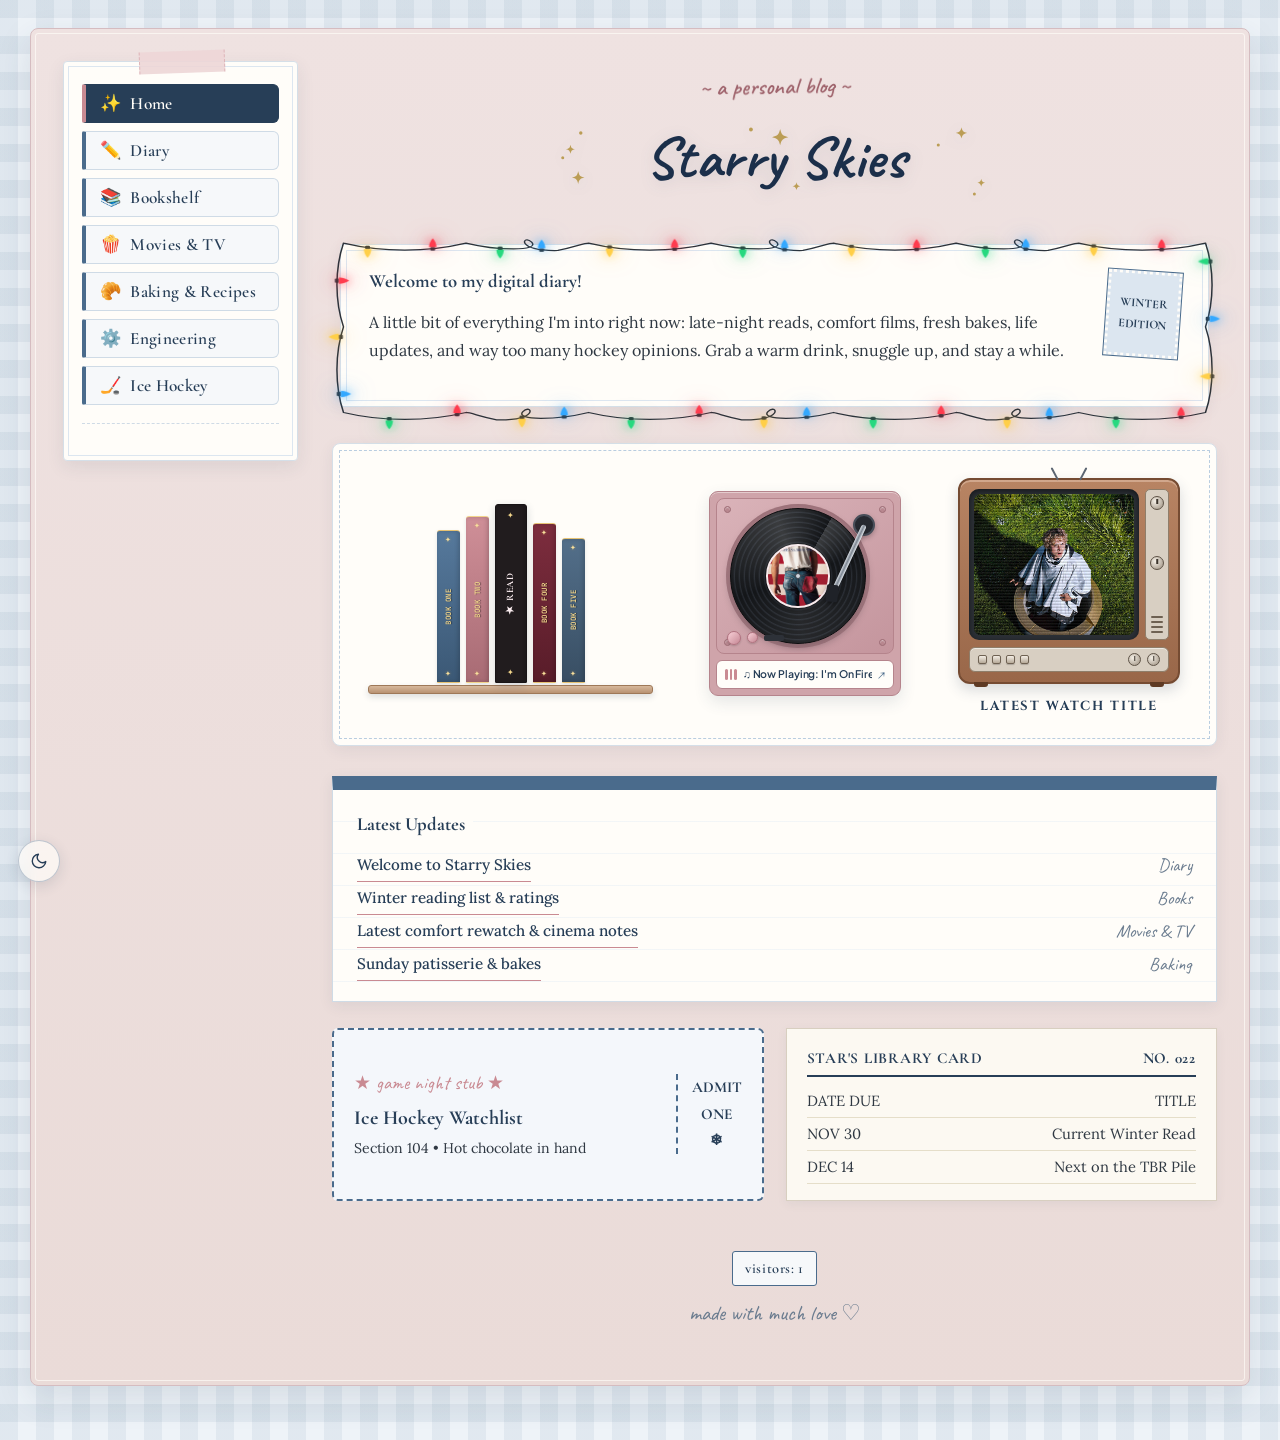
==== commit e1e5c4e1: "updating logo images" ====
--- a/index.html
+++ b/index.html
@@ -42,32 +42,59 @@
   <div class="mobile-menu-backdrop" id="mobile-menu-backdrop" onclick="setMobileMenuOpen(false)"></div>
 
   <main class="main-content">
-      <header class="masthead">
-        <span class="hand">~ a personal blog ~</span>
-        <h1 class="logo-title">
-          <svg id="site-logo-svg" class="site-logo" viewBox="0 0 1024 224" role="img" aria-label="Starry Skies">
-            <!-- Light mode (navy script + golden stars) -->
-            <g class="logo-variant logo-variant-light">
-              <g class="logo-letters" fill="#1b2f4a">
-                <!-- Replace or paste your light-mode "Starry Skies" letter paths here -->
-              </g>
-              <g class="logo-stars" fill="#bb9d55">
-                <!-- Replace or paste your light-mode golden star paths here -->
-              </g>
+    <header class="masthead">
+      <span class="hand">~ a personal blog ~</span>
+      <h1 class="logo-title">
+        <svg id="site-logo-svg" class="site-logo" viewBox="0 0 1024 224" role="img" aria-label="Starry Skies">
+          <defs>
+            <!-- 4-point star sparkle template -->
+            <path id="star-4pt" d="M0 -14 C2.5 -4, 4 -2.5, 14 0 C4 2.5, 2.5 4, 0 14 C-2.5 4, -4 2.5, -14 0 C-4 -2.5, -2.5 -4, 0 -14 Z"/>
+          </defs>
+
+          <!-- Light mode variant -->
+          <g class="logo-variant logo-variant-light">
+            <text x="512" y="146" text-anchor="middle" fill="#1b2f4a"
+                  font-family="'Caveat', 'Segoe Script', cursive" font-size="136" font-weight="700" letter-spacing="1">
+              Starry Skies
+            </text>
+            <g fill="#bb9d55">
+              <use href="#star-4pt" transform="translate(36 82) scale(0.75)"/>
+              <use href="#star-4pt" transform="translate(54 148) scale(1.05)"/>
+              <use href="#star-4pt" transform="translate(524 54) scale(1.35)"/>
+              <use href="#star-4pt" transform="translate(562 168) scale(0.65)"/>
+              <use href="#star-4pt" transform="translate(946 44) scale(0.95)"/>
+              <use href="#star-4pt" transform="translate(992 160) scale(0.65)"/>
+              <circle cx="18" cy="102" r="3.5"/>
+              <circle cx="60" cy="44" r="4"/>
+              <circle cx="456" cy="36" r="4.5"/>
+              <circle cx="892" cy="72" r="3.5"/>
+              <circle cx="976" cy="186" r="3.5"/>
             </g>
-
-            <!-- Dark mode (soft blush script + golden stars) -->
-            <g class="logo-variant logo-variant-dark">
-              <g class="logo-letters" fill="#aa9491">
-                <!-- Replace or paste your dark-mode "Starry Skies" letter paths here -->
-              </g>
-              <g class="logo-stars" fill="#ba9c54">
-                <!-- Replace or paste your dark-mode golden star paths here -->
-              </g>
+          </g>
+
+          <!-- Dark mode variant -->
+          <g class="logo-variant logo-variant-dark">
+            <text x="512" y="146" text-anchor="middle" fill="#d8b4b8"
+                  font-family="'Caveat', 'Segoe Script', cursive" font-size="136" font-weight="700" letter-spacing="1">
+              Starry Skies
+            </text>
+            <g fill="#ba9c54">
+              <use href="#star-4pt" transform="translate(36 82) scale(0.75)"/>
+              <use href="#star-4pt" transform="translate(54 148) scale(1.05)"/>
+              <use href="#star-4pt" transform="translate(524 54) scale(1.35)"/>
+              <use href="#star-4pt" transform="translate(562 168) scale(0.65)"/>
+              <use href="#star-4pt" transform="translate(946 44) scale(0.95)"/>
+              <use href="#star-4pt" transform="translate(992 160) scale(0.65)"/>
+              <circle cx="18" cy="102" r="3.5"/>
+              <circle cx="60" cy="44" r="4"/>
+              <circle cx="456" cy="36" r="4.5"/>
+              <circle cx="892" cy="72" r="3.5"/>
+              <circle cx="976" cy="186" r="3.5"/>
             </g>
-          </svg>
-        </h1>
-      </header>
+          </g>
+        </svg>
+      </h1>
+    </header>
 
     <!-- ==================== HOME ==================== -->
     <section id="home" class="active">
@@ -354,21 +381,7 @@
   const SUN_SVG = `<svg viewBox="0 0 24 24" width="18" height="18" fill="none" stroke="currentColor" stroke-width="1.85" stroke-linecap="round" stroke-linejoin="round" aria-hidden="true"><circle cx="12" cy="12" r="4.5"/><path d="M12 2.5v2.2M12 19.3v2.2M4.93 4.93l1.56 1.56M17.51 17.51l1.56 1.56M2.5 12h2.2M19.3 12h2.2M4.93 19.07l1.56-1.56M17.51 6.49l1.56-1.56"/></svg>`;
 
   function syncLogoWithMode(mode) {
-    const logoImg = document.getElementById('site-logo-img');
-    if (!logoImg) return;
-    const isPostSubpage = window.location.pathname.includes('/diary/') ||
-      (logoImg.getAttribute('data-light-src') || '').startsWith('../');
-    const prefix = isPostSubpage ? '../' : '';
-    const targetSrc = mode === 'dark'
-      ? (logoImg.getAttribute('data-dark-src') || `${prefix}logo-dark.png`)
-      : (logoImg.getAttribute('data-light-src') || `${prefix}logo.png`);
-    if (logoImg.getAttribute('src') !== targetSrc) {
-      logoImg.setAttribute('src', targetSrc);
-    }
-    logoImg.style.display = '';
-    if (logoImg.nextElementSibling) {
-      logoImg.nextElementSibling.style.display = 'none';
-    }
+    document.body.setAttribute('data-mode', mode === 'dark' ? 'dark' : 'light');
   }
 
   function applyColorMode(mode) {
--- a/style.css
+++ b/style.css
@@ -116,7 +116,6 @@
   transform: scale(1.015);
 }
 
-/* Default (light mode): show light group, hide dark group */
 .site-logo .logo-variant-dark {
   display: none;
 }
@@ -964,7 +963,9 @@
     width:40px; height:40px;
   }
 
-  .bits-grid, .stubs-row
+  .bits-grid, .stubs-row {
+    grid-template-columns: 1fr;
+  }
 }
 
 /* ============ 9. DARK MODE TOGGLE & COZY NIGHT PALETTE ============ */
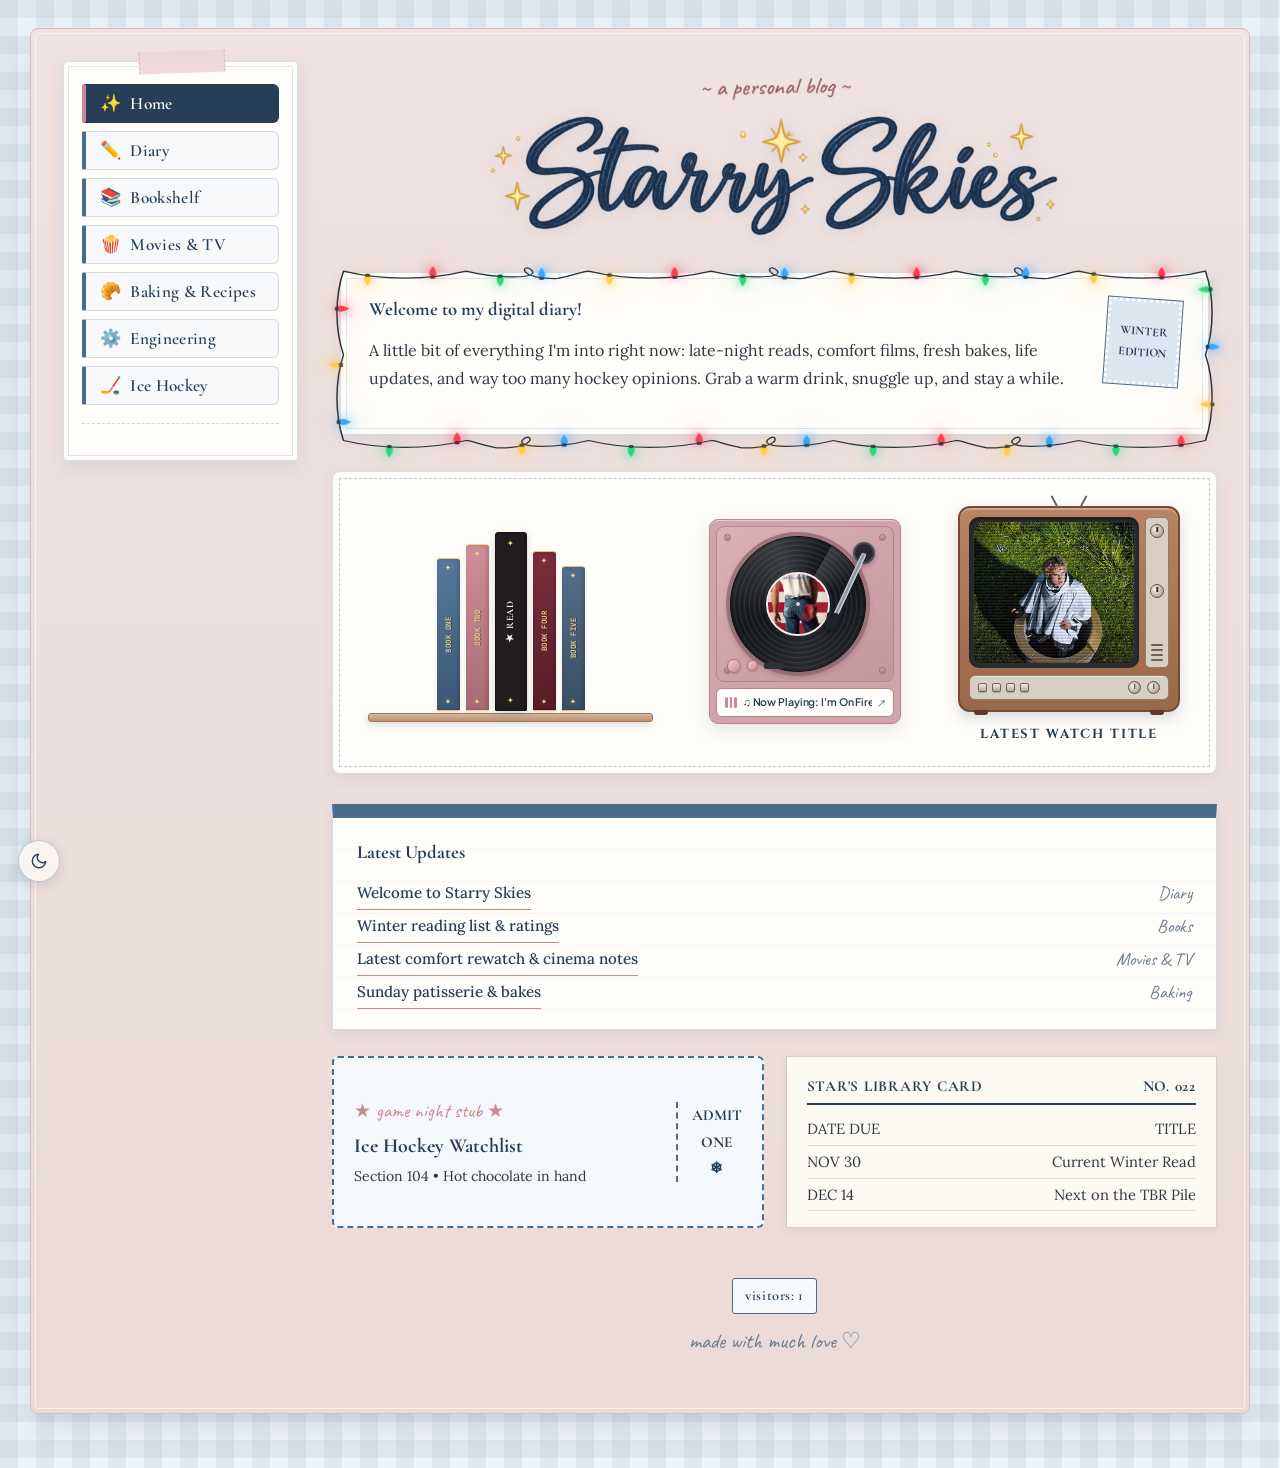
==== commit af5e38ab: "logo updates" ====
--- a/index.html
+++ b/index.html
@@ -8,6 +8,8 @@
   <link rel="icon" type="image/svg+xml" href="data:image/svg+xml,%3Csvg xmlns='http://www.w3.org/2000/svg' viewBox='0 0 64 64'%3E%3Cstyle%3Epath%7Bfill:%235c2432%7D@media(prefers-color-scheme:dark)%7Bpath%7Bfill:%23c98a92%7D%7D%3C/style%3E%3Cpath d='M32 10 L37.5 25.5 L54 27 L41 37.5 L45 54 L32 45 L19 54 L23 37.5 L10 27 L26.5 25.5 Z'/%3E%3C/svg%3E">
   <link rel="stylesheet" href="style.css?v=10">
   <link id="section-theme-css" rel="stylesheet" href="">
+  <link rel="preload" as="image" href="logo.png" fetchpriority="high">
+  <link rel="preload" as="image" href="logo-dark.png" fetchpriority="high">
 </head>
 
 <body data-theme="home" data-mode="light">
@@ -42,57 +44,11 @@
   <div class="mobile-menu-backdrop" id="mobile-menu-backdrop" onclick="setMobileMenuOpen(false)"></div>
 
   <main class="main-content">
-    <header class="masthead">
+  <header class="masthead">
       <span class="hand">~ a personal blog ~</span>
       <h1 class="logo-title">
-        <svg id="site-logo-svg" class="site-logo" viewBox="0 0 1024 224" role="img" aria-label="Starry Skies">
-          <defs>
-            <!-- 4-point star sparkle template -->
-            <path id="star-4pt" d="M0 -14 C2.5 -4, 4 -2.5, 14 0 C4 2.5, 2.5 4, 0 14 C-2.5 4, -4 2.5, -14 0 C-4 -2.5, -2.5 -4, 0 -14 Z"/>
-          </defs>
-
-          <!-- Light mode variant -->
-          <g class="logo-variant logo-variant-light">
-            <text x="512" y="146" text-anchor="middle" fill="#1b2f4a"
-                  font-family="'Caveat', 'Segoe Script', cursive" font-size="136" font-weight="700" letter-spacing="1">
-              Starry Skies
-            </text>
-            <g fill="#bb9d55">
-              <use href="#star-4pt" transform="translate(36 82) scale(0.75)"/>
-              <use href="#star-4pt" transform="translate(54 148) scale(1.05)"/>
-              <use href="#star-4pt" transform="translate(524 54) scale(1.35)"/>
-              <use href="#star-4pt" transform="translate(562 168) scale(0.65)"/>
-              <use href="#star-4pt" transform="translate(946 44) scale(0.95)"/>
-              <use href="#star-4pt" transform="translate(992 160) scale(0.65)"/>
-              <circle cx="18" cy="102" r="3.5"/>
-              <circle cx="60" cy="44" r="4"/>
-              <circle cx="456" cy="36" r="4.5"/>
-              <circle cx="892" cy="72" r="3.5"/>
-              <circle cx="976" cy="186" r="3.5"/>
-            </g>
-          </g>
-
-          <!-- Dark mode variant -->
-          <g class="logo-variant logo-variant-dark">
-            <text x="512" y="146" text-anchor="middle" fill="#d8b4b8"
-                  font-family="'Caveat', 'Segoe Script', cursive" font-size="136" font-weight="700" letter-spacing="1">
-              Starry Skies
-            </text>
-            <g fill="#ba9c54">
-              <use href="#star-4pt" transform="translate(36 82) scale(0.75)"/>
-              <use href="#star-4pt" transform="translate(54 148) scale(1.05)"/>
-              <use href="#star-4pt" transform="translate(524 54) scale(1.35)"/>
-              <use href="#star-4pt" transform="translate(562 168) scale(0.65)"/>
-              <use href="#star-4pt" transform="translate(946 44) scale(0.95)"/>
-              <use href="#star-4pt" transform="translate(992 160) scale(0.65)"/>
-              <circle cx="18" cy="102" r="3.5"/>
-              <circle cx="60" cy="44" r="4"/>
-              <circle cx="456" cy="36" r="4.5"/>
-              <circle cx="892" cy="72" r="3.5"/>
-              <circle cx="976" cy="186" r="3.5"/>
-            </g>
-          </g>
-        </svg>
+        <img id="site-logo-img" src="logo.png" data-light-src="logo.png" data-dark-src="logo-dark.png" alt="Starry Skies" class="site-logo" decoding="async" fetchpriority="high" onerror="this.style.display='none'; this.nextElementSibling.style.display='block';">
+        <span class="logo-fallback" style="display:none;">Starry Skies</span>
       </h1>
     </header>
 
@@ -381,7 +337,21 @@
   const SUN_SVG = `<svg viewBox="0 0 24 24" width="18" height="18" fill="none" stroke="currentColor" stroke-width="1.85" stroke-linecap="round" stroke-linejoin="round" aria-hidden="true"><circle cx="12" cy="12" r="4.5"/><path d="M12 2.5v2.2M12 19.3v2.2M4.93 4.93l1.56 1.56M17.51 17.51l1.56 1.56M2.5 12h2.2M19.3 12h2.2M4.93 19.07l1.56-1.56M17.51 6.49l1.56-1.56"/></svg>`;
 
   function syncLogoWithMode(mode) {
-    document.body.setAttribute('data-mode', mode === 'dark' ? 'dark' : 'light');
+    const logoImg = document.getElementById('site-logo-img');
+    if (!logoImg) return;
+    const isPostSubpage = window.location.pathname.includes('/diary/') ||
+      (logoImg.getAttribute('data-light-src') || '').startsWith('../');
+    const prefix = isPostSubpage ? '../' : '';
+    const targetSrc = mode === 'dark'
+      ? (logoImg.getAttribute('data-dark-src') || `${prefix}logo-dark.png`)
+      : (logoImg.getAttribute('data-light-src') || `${prefix}logo.png`);
+    if (logoImg.getAttribute('src') !== targetSrc) {
+      logoImg.setAttribute('src', targetSrc);
+    }
+    logoImg.style.display = '';
+    if (logoImg.nextElementSibling) {
+      logoImg.nextElementSibling.style.display = 'none';
+    }
   }
 
   function applyColorMode(mode) {
--- a/style.css
+++ b/style.css
@@ -105,7 +105,8 @@
 header.masthead h1{font-size:clamp(2.5rem,5.5vw,4rem); font-weight:600; letter-spacing:.02em; margin:2px 0; color:var(--denim-dark)}
 .logo-title{display:flex; justify-content:center; align-items:center; margin:0}
 .site-logo {
-  width: min(440px, 88%);
+  width: min(580px, 94%);
+  max-width: 100%;
   height: auto;
   display: block;
   filter: drop-shadow(0 3px 8px rgba(39, 62, 87, 0.12));
@@ -114,18 +115,6 @@
 
 .site-logo:hover {
   transform: scale(1.015);
-}
-
-.site-logo .logo-variant-dark {
-  display: none;
-}
-
-body[data-mode="dark"] .site-logo .logo-variant-light {
-  display: none;
-}
-
-body[data-mode="dark"] .site-logo .logo-variant-dark {
-  display: inline;
 }
 
 section{display:none}
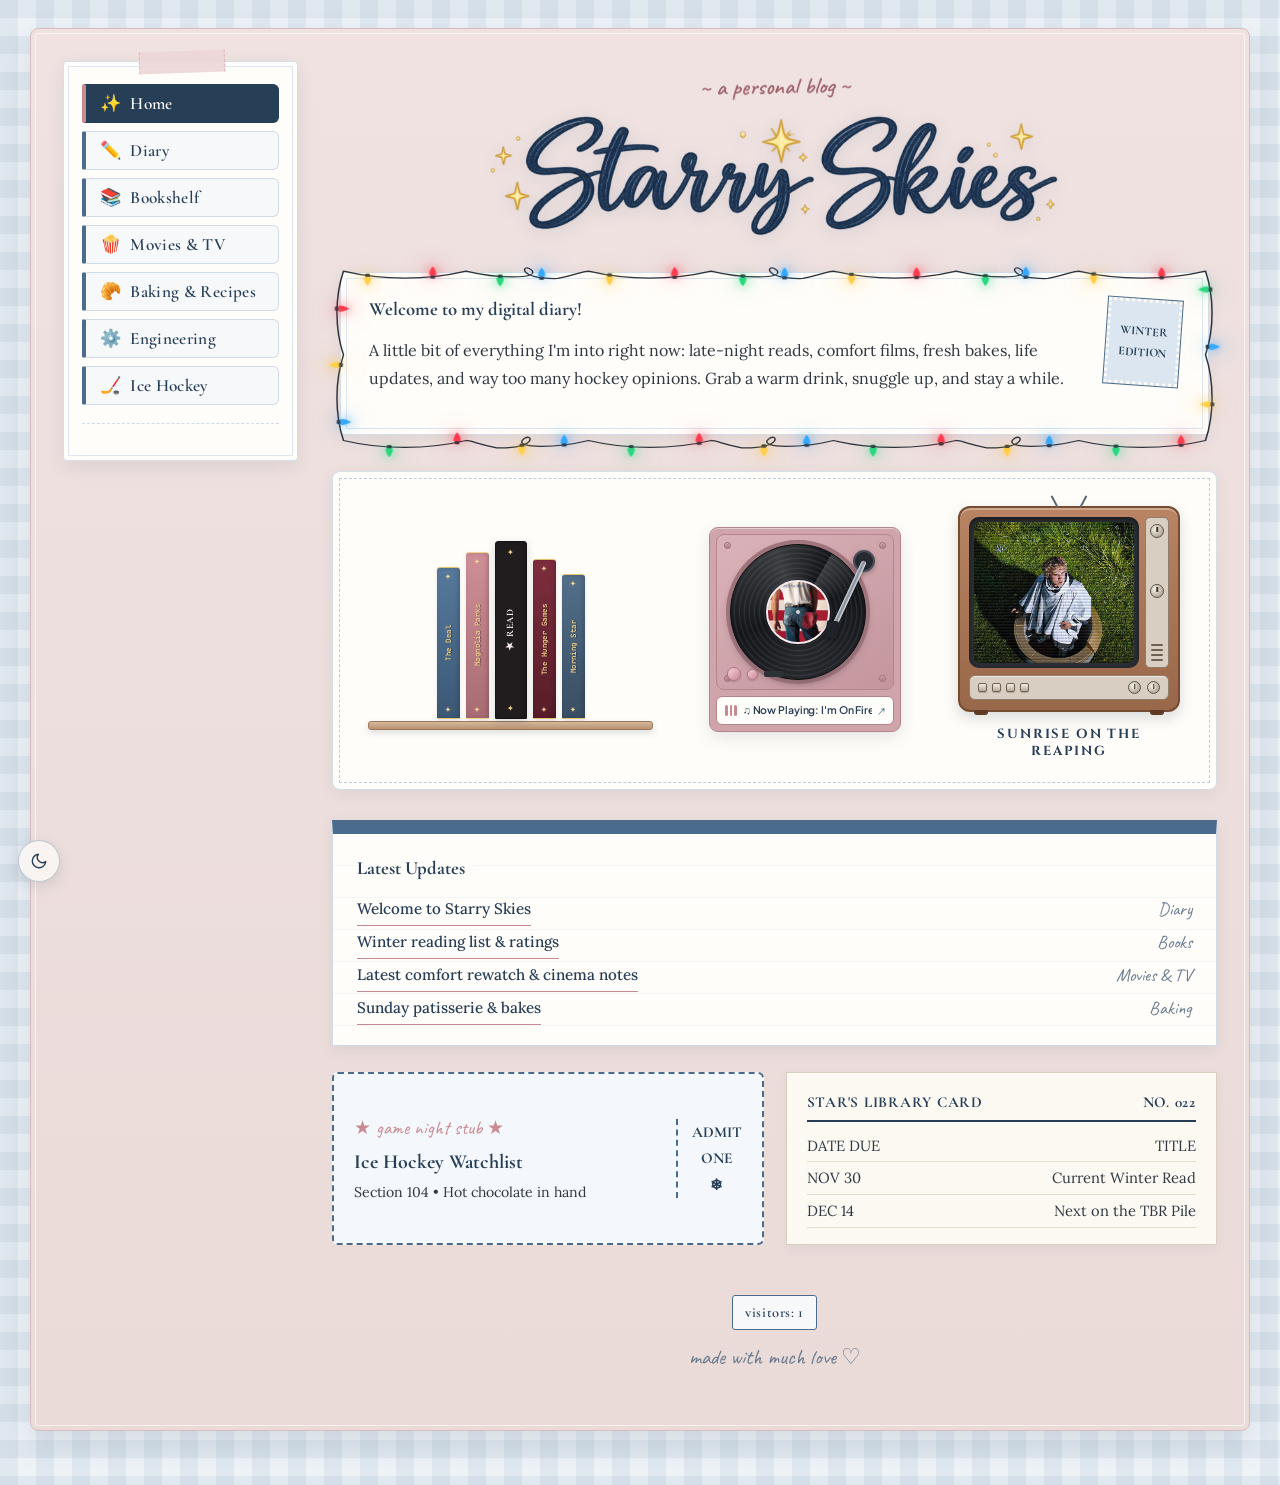
==== commit 74baf630: "updates to books" ====
--- a/index.html
+++ b/index.html
@@ -133,12 +133,12 @@
             <div class="books-row">
               <div class="spine-book sb-1" aria-hidden="true">
                 <span class="foil-band">✦</span>
-                <span class="spine-title">BOOK ONE</span>
+                <span class="spine-title">The Deal</span>
                 <span class="foil-band">✦</span>
               </div>
               <div class="spine-book sb-2" aria-hidden="true">
                 <span class="foil-band">✦</span>
-                <span class="spine-title">BOOK TWO</span>
+                <span class="spine-title">Magnolia Parks</span>
                 <span class="foil-band">✦</span>
               </div>
 
@@ -161,12 +161,12 @@
 
               <div class="spine-book sb-3" aria-hidden="true">
                 <span class="foil-band">✦</span>
-                <span class="spine-title">BOOK FOUR</span>
+                <span class="spine-title">The Hunger Games</span>
                 <span class="foil-band">✦</span>
               </div>
               <div class="spine-book sb-4" aria-hidden="true">
                 <span class="foil-band">✦</span>
-                <span class="spine-title">BOOK FIVE</span>
+                <span class="spine-title">Morning Star</span>
                 <span class="foil-band">✦</span>
               </div>
             </div>
@@ -256,7 +256,7 @@
               <span></span><span></span>
             </div>
           </div>
-          <div class="tv-cinema-title">LATEST WATCH TITLE</div>
+          <div class="tv-cinema-title">SUNRISE ON THE REAPING</div>
         </a>
       </div>
       </div>
--- a/style.css
+++ b/style.css
@@ -392,12 +392,13 @@
   border-radius:4px;
   overflow:hidden;
   background:#23181b;
-  border:2px solid #fffdf9;
+  border:2px solid var(--denim-dark);
   box-shadow:0 10px 22px rgba(39, 62, 87, 0.28);
   opacity:0;
   pointer-events:none;
   transition:opacity .24s ease;
 }
+
 .shelf-widget:hover .book-spine-face,
 .shelf-widget:focus-visible .book-spine-face{
   opacity:0;
@@ -662,6 +663,10 @@
   text-shadow:0 0 8px rgba(245, 215, 140, 0.35);
 }
 
+body[data-mode="dark"] .book-cover-face{
+  border-color:#fffdf9;
+}
+
 .tv-antennas{
   position:absolute; top:-12px; left:50%; transform:translateX(-50%);
   width:52px; height:12px; pointer-events:none;
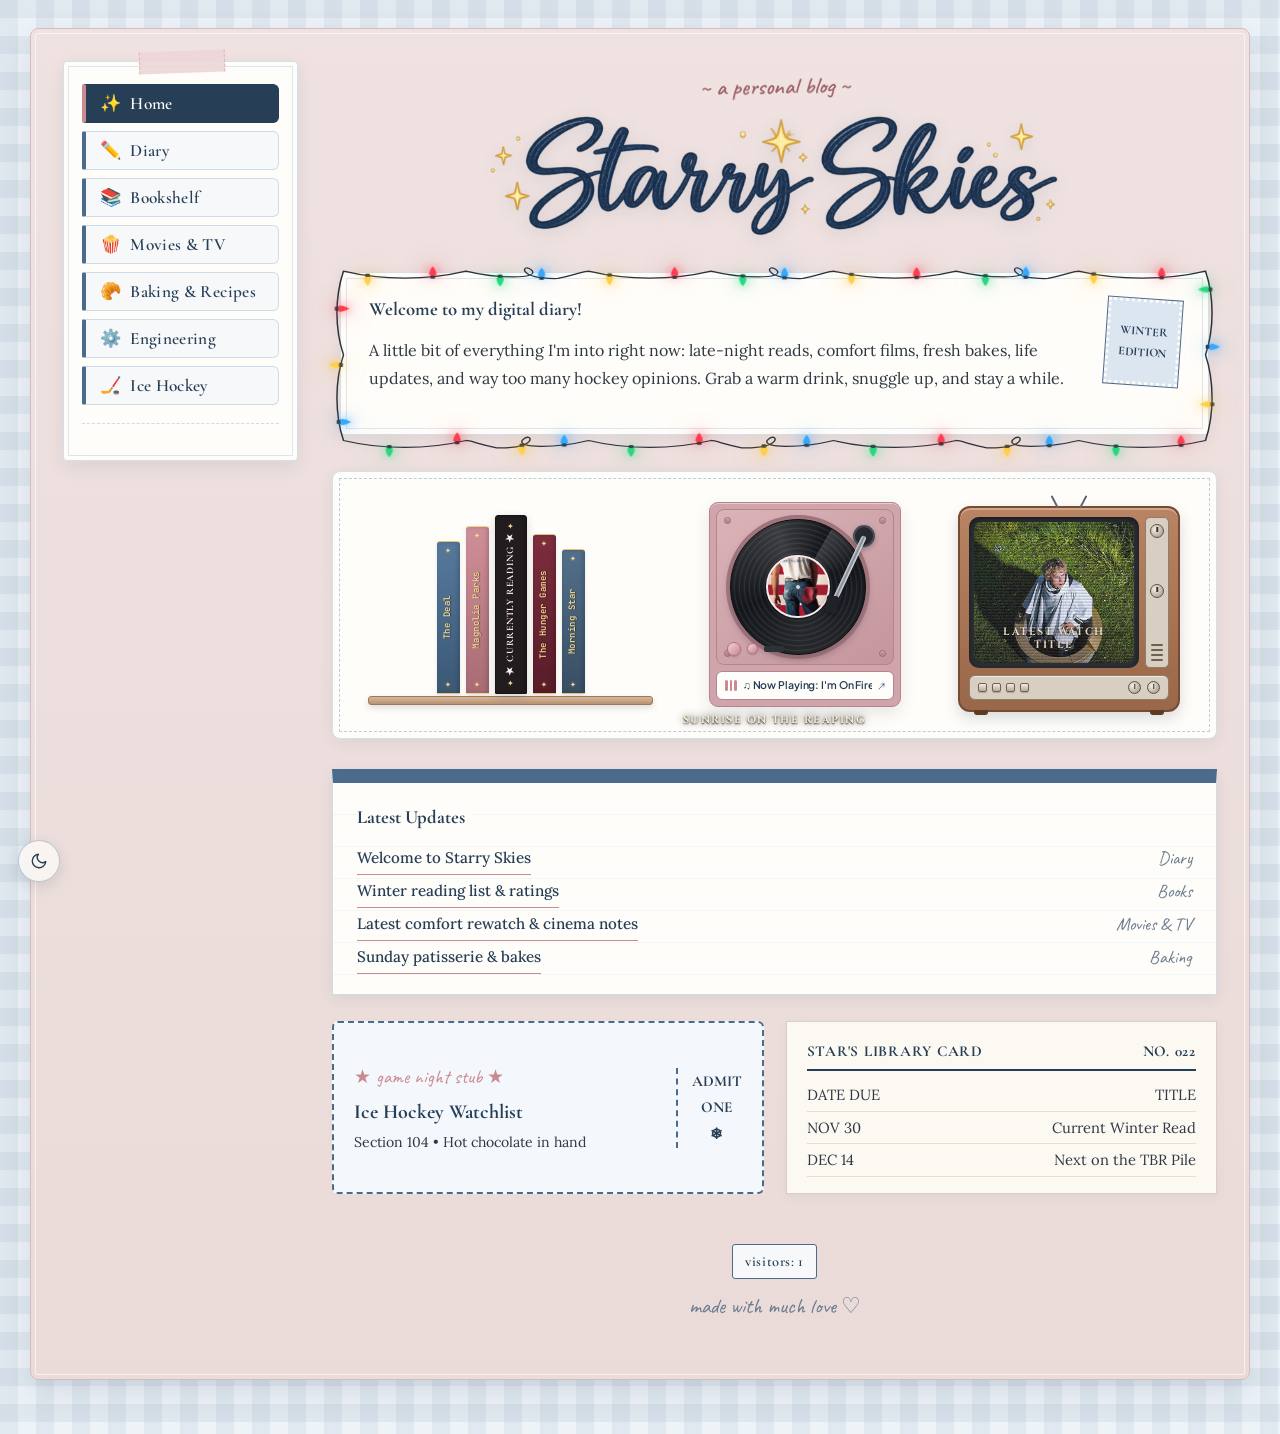
==== commit a0a6162b: "more minor fixes" ====
--- a/index.html
+++ b/index.html
@@ -147,7 +147,7 @@
                 <div class="center-book-3d">
                   <div class="book-spine-face" style="--current-book-spine-color: #8b3648;">
                     <span class="foil-band">✦</span>
-                    <span class="spine-title">★ READ</span>
+                    <span class="spine-title">★ CURRENTLY READING ★</span>
                     <span class="foil-band">✦</span>
                   </div>
                   <div class="book-cover-face">
@@ -232,6 +232,7 @@
                   <div class="tv-screen-fallback" style="display:none;">
                     <span>NOW SHOWING<br>★ ★ ★</span>
                   </div>
+                  <div class="tv-cinema-title">LATEST WATCH TITLE</div>
                   <div class="tv-scanlines" aria-hidden="true"></div>
                 </div>
               </div>
--- a/style.css
+++ b/style.css
@@ -327,7 +327,7 @@
 
 .spine-book .spine-title{
   writing-mode:vertical-rl; transform:rotate(180deg);
-  font-family:var(--mono); font-size:.46rem; font-weight:600; letter-spacing:.06em;
+  font-family:var(--mono); font-size:.56rem; font-weight:600; letter-spacing:.06em;
   color:#f5d88c;
   text-shadow:0 1px 1px rgba(0,0,0,.45);
   white-space:nowrap; overflow:hidden; text-overflow:ellipsis; max-height:70%;
@@ -646,18 +646,25 @@
 }
 
 .tv-cinema-title{
-  margin-top:10px;
+  position:absolute;
+  inset:auto 6px 8px;
+  z-index:2;
+  margin-top:0;
   padding:4px 6px;
   text-align:center;
   font-family:'Cinzel', var(--serif);
-  font-size:.82rem;
+  font-size:.66rem;
   font-weight:700;
   letter-spacing:.14em;
   text-transform:uppercase;
-  color:var(--denim-dark);
-  line-height:1.25;
-  text-shadow:0 1px 0 rgba(255, 253, 249, 0.7);
-}
+  color:#f7edd2;
+  line-height:1.2;
+  pointer-events:none;
+  text-shadow:
+    0 1px 2px rgba(0, 0, 0, 0.92),
+    0 0 8px rgba(0, 0, 0, 0.75);
+}
+
 body[data-mode="dark"] .tv-cinema-title{
   color:#f5d78c;
   text-shadow:0 0 8px rgba(245, 215, 140, 0.35);
@@ -708,9 +715,11 @@
   background:radial-gradient(circle, #2a3e54 0%, #15202b 100%);
   color:#dce8f5; font-family:var(--mono); font-size:.66rem; letter-spacing:.06em; line-height:1.35;
 }
+
 .tv-scanlines{
-  position:absolute; inset:0; pointer-events:none;
+  position:absolute; inset:0; pointer-events:none; z-index:3;
   background:
+    url("data:image/svg+xml,%3Csvg viewBox='0 0 120 120' xmlns='http://www.w3.org/2000/svg'%3E%3Cfilter id='n'%3E%3CfeTurbulence type='fractalNoise' baseFrequency='1.15' numOctaves='2' stitchTiles='stitch'/%3E%3C/filter%3E%3Crect width='100%25' height='100%25' filter='url(%23n)' opacity='0.22'/%3E%3C/svg%3E"),
     repeating-linear-gradient(
       to bottom,
       rgba(255, 255, 255, 0.06) 0px,
@@ -718,8 +727,9 @@
       rgba(0, 0, 0, 0.16) 2px,
       rgba(0, 0, 0, 0.16) 3px
     ),
-    radial-gradient(circle at center, transparent 58%, rgba(0, 0, 0, 0.42) 100%);
-}
+    radial-gradient(circle at center, transparent 58%, rgba(0, 0, 0, 0.45) 100%);
+}
+
 @keyframes crtFlicker{
   0%, 100%{opacity:1; filter:brightness(1) contrast(1.03)}
   48%{opacity:.97; filter:brightness(1.04) contrast(1.06)}
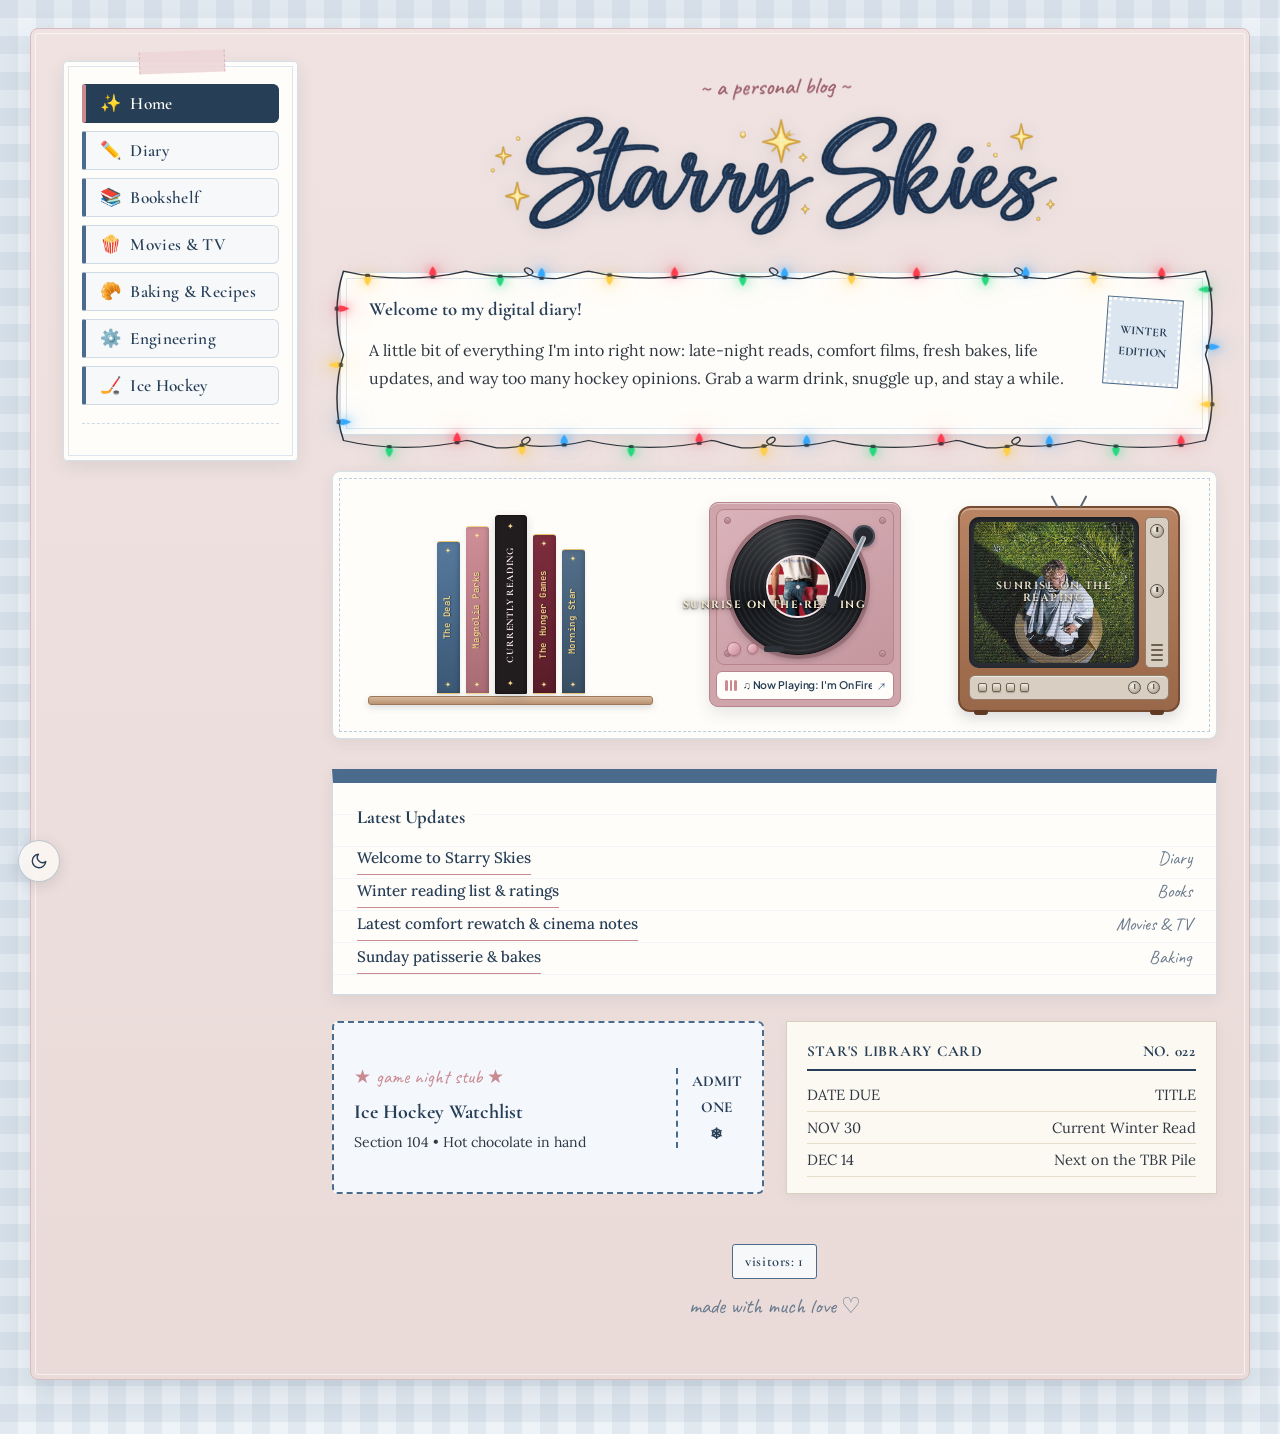
==== commit 90b357fb: "more edits home" ====
--- a/index.html
+++ b/index.html
@@ -147,7 +147,7 @@
                 <div class="center-book-3d">
                   <div class="book-spine-face" style="--current-book-spine-color: #8b3648;">
                     <span class="foil-band">✦</span>
-                    <span class="spine-title">★ CURRENTLY READING ★</span>
+                    <span class="spine-title">CURRENTLY READING</span>
                     <span class="foil-band">✦</span>
                   </div>
                   <div class="book-cover-face">
@@ -218,7 +218,7 @@
         </div>
 
         <!-- 3. CURRENTLY WATCHING -> BORDERLESS RETRO TV BUTTON + CINEMA TITLE BELOW -->
-        <a href="#screen" class="currently-widget tv-widget" onclick="event.preventDefault(); showTabByName('screen', 'latest-screen-review');" aria-label="Currently watching: Latest Watch Title">
+        <a href="#screen" class="currently-widget tv-widget" onclick="event.preventDefault(); showTabByName('screen', 'latest-screen-review');" aria-label="Currently watching: Sunrise on the Reaping">
           <div class="retro-tv-body">
             <div class="tv-antennas" aria-hidden="true">
               <span class="ant-left"></span>
@@ -232,7 +232,7 @@
                   <div class="tv-screen-fallback" style="display:none;">
                     <span>NOW SHOWING<br>★ ★ ★</span>
                   </div>
-                  <div class="tv-cinema-title">LATEST WATCH TITLE</div>
+                  <div class="tv-cinema-title">SUNRISE ON THE REAPING</div>
                   <div class="tv-scanlines" aria-hidden="true"></div>
                 </div>
               </div>
--- a/style.css
+++ b/style.css
@@ -647,7 +647,10 @@
 
 .tv-cinema-title{
   position:absolute;
-  inset:auto 6px 8px;
+  top:50%;
+  left:6px;
+  right:6px;
+  transform:translateY(-50%);
   z-index:2;
   margin-top:0;
   padding:4px 6px;
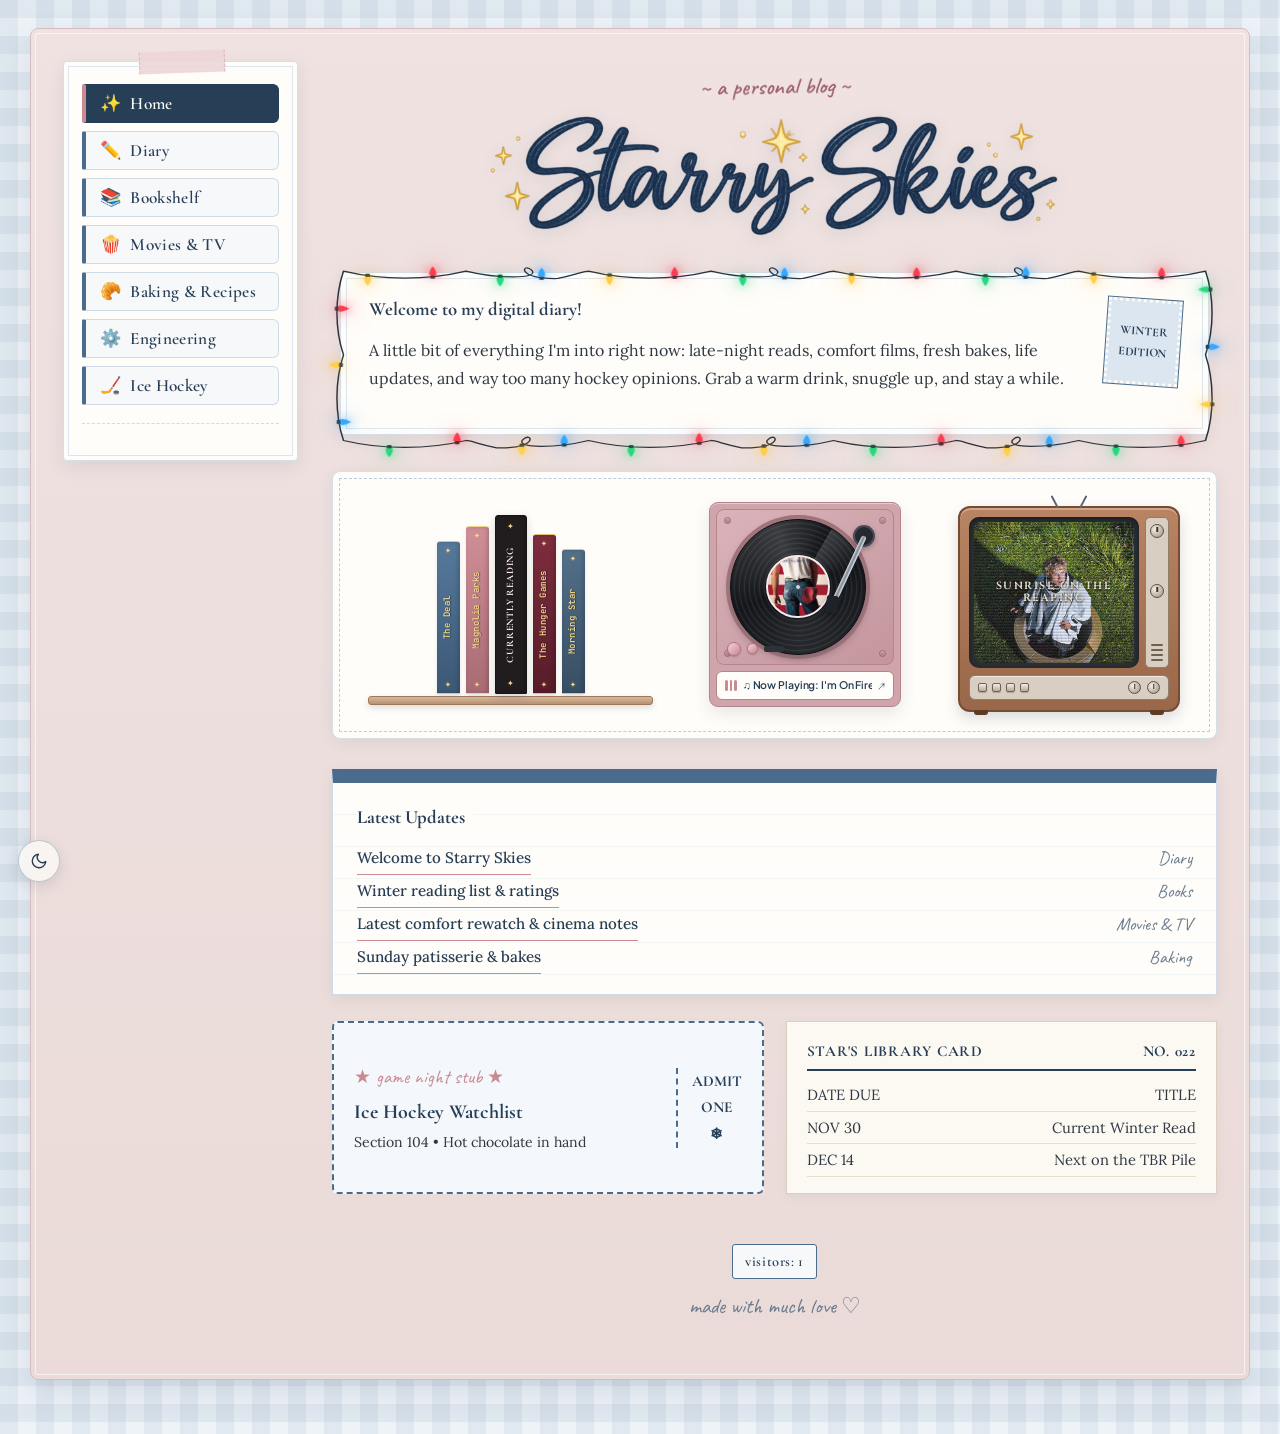
==== commit ac2c4a92: "fix" ====
--- a/index.html
+++ b/index.html
@@ -218,7 +218,7 @@
         </div>
 
         <!-- 3. CURRENTLY WATCHING -> BORDERLESS RETRO TV BUTTON + CINEMA TITLE BELOW -->
-        <a href="#screen" class="currently-widget tv-widget" onclick="event.preventDefault(); showTabByName('screen', 'latest-screen-review');" aria-label="Currently watching: Sunrise on the Reaping">
+        <a href="#screen" class="currently-widget tv-widget" onclick="event.preventDefault(); showTabByName('screen', 'latest-screen-review');" aria-label="Currently watching:">
           <div class="retro-tv-body">
             <div class="tv-antennas" aria-hidden="true">
               <span class="ant-left"></span>
@@ -257,7 +257,6 @@
               <span></span><span></span>
             </div>
           </div>
-          <div class="tv-cinema-title">SUNRISE ON THE REAPING</div>
         </a>
       </div>
       </div>
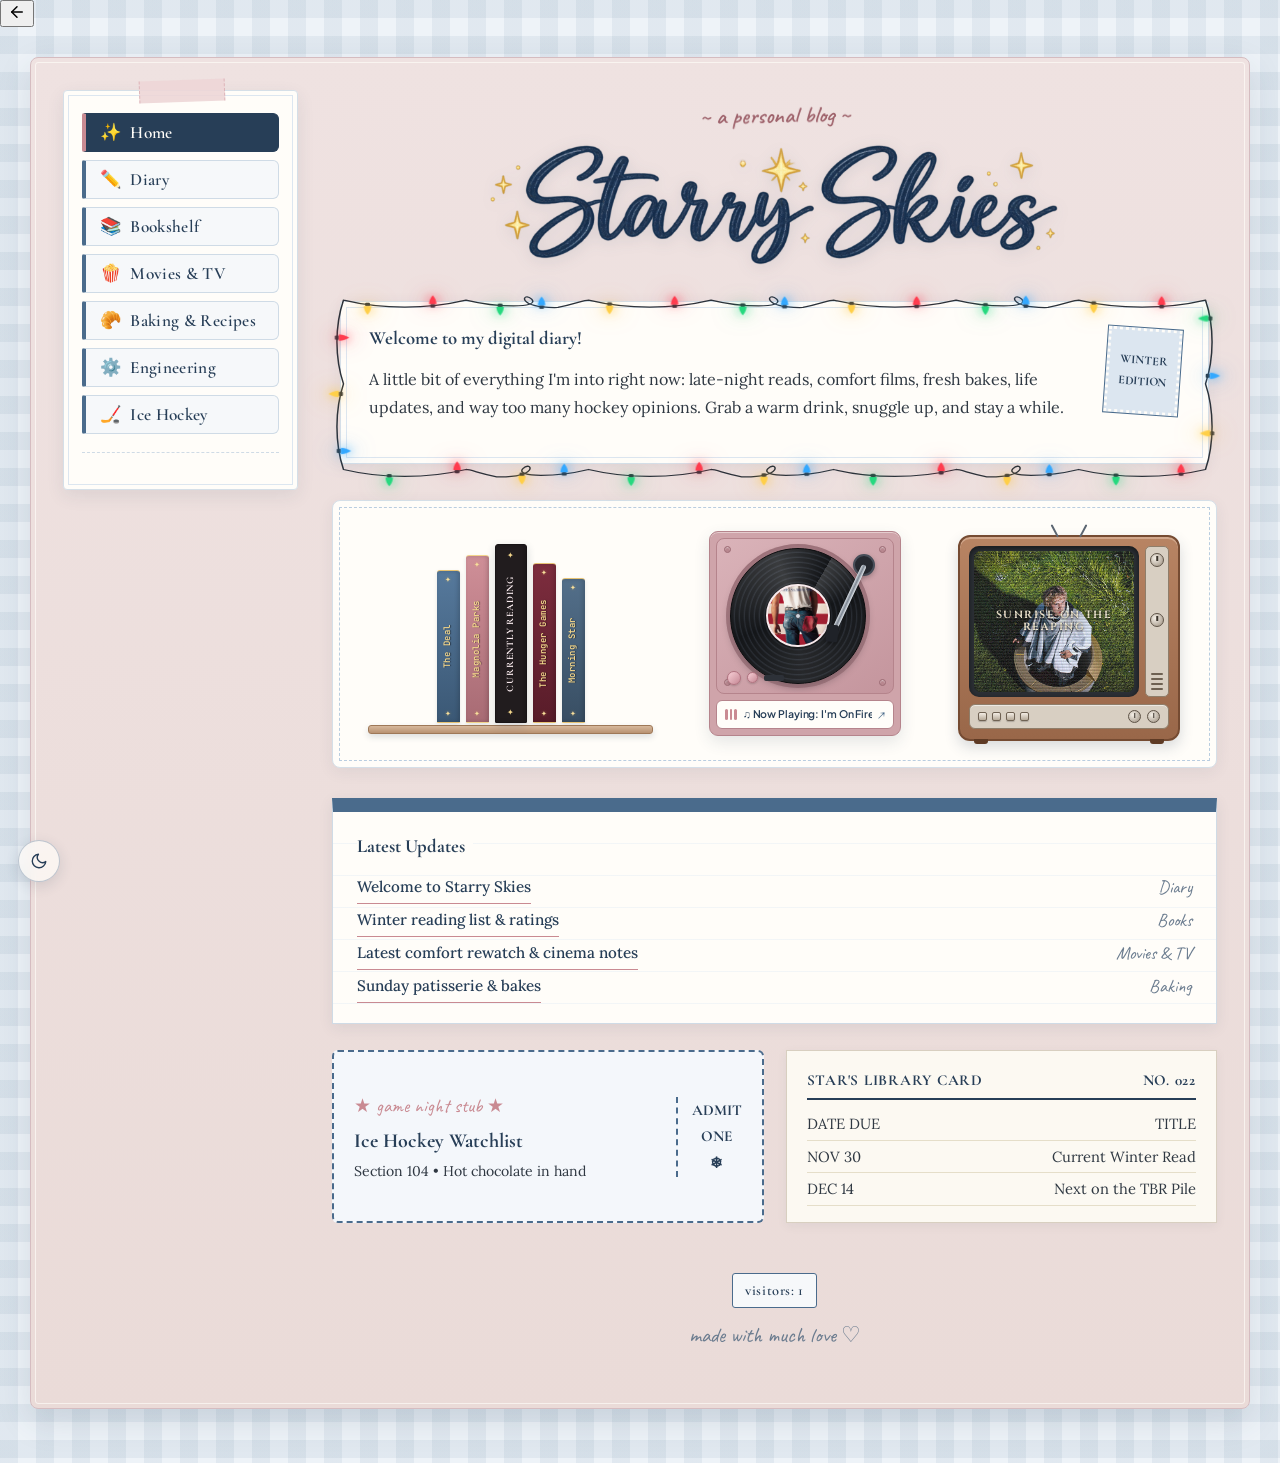
==== commit 905f7343: "Update index.html" ====
--- a/index.html
+++ b/index.html
@@ -14,6 +14,13 @@
 
 <body data-theme="home" data-mode="light">
 
+<button type="button" class="top-back-btn" id="top-back-btn" onclick="returnToHomePage()" aria-label="Back to main page" title="Back to Home">
+  <svg viewBox="0 0 24 24" width="18" height="18" fill="none" stroke="currentColor" stroke-width="2" stroke-linecap="round" stroke-linejoin="round" aria-hidden="true">
+    <path d="M19 12H5"/>
+    <path d="M12 19l-7-7 7-7"/>
+  </svg>
+</button>
+
 <div class="layout">
   <aside class="sidebar" aria-label="Site Navigation">
     <button type="button" class="mobile-menu-toggle" id="mobile-menu-btn" onclick="toggleMobileMenu()" aria-expanded="false" aria-controls="side-nav-menu" aria-label="Toggle Menu" title="Menu">
@@ -27,11 +34,11 @@
     <nav class="side-nav" role="tablist" id="side-nav-menu">
       <button role="tab" aria-selected="true" onclick="showTab('home', this)"><span class="nav-icon">✨</span><span class="nav-label">Home</span></button>
       <button role="tab" aria-selected="false" data-updated="2026-11-23T19:48" data-section="diary" data-section-label="Diary" data-latest-title="Welcome to Starry Skies" data-latest-href="diary/first-post.html" onclick="showTab('diary', this)"><span class="nav-icon">✏️</span><span class="nav-label">Diary</span></button>
-      <button role="tab" aria-selected="false" data-updated="2026-11-23T18:15" data-section="books" data-section-label="Books" data-latest-title="Winter reading list &amp; ratings" onclick="showTab('books', this)"><span class="nav-icon">📚</span><span class="nav-label">Bookshelf</span></button>
-      <button role="tab" aria-selected="false" data-updated="2026-11-23T14:30" data-section="screen" data-section-label="Movies &amp; TV" data-latest-title="Latest comfort rewatch &amp; cinema notes" onclick="showTab('screen', this)"><span class="nav-icon">🍿</span><span class="nav-label">Movies &amp; TV</span></button>
-      <button role="tab" aria-selected="false" data-updated="2026-11-22T20:00" data-section="baking" data-section-label="Baking" data-latest-title="Sunday patisserie &amp; bakes" onclick="showTab('baking', this)"><span class="nav-icon">🥐</span><span class="nav-label">Baking &amp; Recipes</span></button>
+      <button role="tab" aria-selected="false" data-updated="2026-11-23T18:15" data-section="books" data-section-label="Books" data-latest-title="Winter reading list & ratings" onclick="showTab('books', this)"><span class="nav-icon">📚</span><span class="nav-label">Bookshelf</span></button>
+      <button role="tab" aria-selected="false" data-updated="2026-11-23T14:30" data-section="screen" data-section-label="Movies & TV" data-latest-title="Latest comfort rewatch & cinema notes" onclick="showTab('screen', this)"><span class="nav-icon">🍿</span><span class="nav-label">Movies & TV</span></button>
+      <button role="tab" aria-selected="false" data-updated="2026-11-22T20:00" data-section="baking" data-section-label="Baking" data-latest-title="Sunday patisserie & bakes" onclick="showTab('baking', this)"><span class="nav-icon">🥐</span><span class="nav-label">Baking & Recipes</span></button>
       <button role="tab" aria-selected="false" data-updated="2026-11-21T11:00" data-section="engineering" data-section-label="Uni" data-latest-title="Surviving final year engineering" onclick="showTab('engineering', this)"><span class="nav-icon">⚙️</span><span class="nav-label">Engineering</span></button>
-      <button role="tab" aria-selected="false" data-updated="2026-11-20T16:45" data-section="hockey" data-section-label="Hockey" data-latest-title="Recent puck drop &amp; team thoughts" onclick="showTab('hockey', this)"><span class="nav-icon">🏒</span><span class="nav-label">Ice Hockey</span></button>
+      <button role="tab" aria-selected="false" data-updated="2026-11-20T16:45" data-section="hockey" data-section-label="Hockey" data-latest-title="Recent puck drop & team thoughts" onclick="showTab('hockey', this)"><span class="nav-icon">🏒</span><span class="nav-label">Ice Hockey</span></button>
     </nav>
 
     <div class="side-footer">
@@ -55,12 +62,8 @@
     <!-- ==================== HOME ==================== -->
     <section id="home" class="active">
       <div class="welcome-lights-wrap">
-        <!-- Looped vintage cord & twinkling C9 Christmas bulbs framing the welcome card -->
         <svg class="christmas-lights-svg" viewBox="0 0 820 210" preserveAspectRatio="none" aria-hidden="true">
-          <!-- Neat, thin scalloped wire around the welcome card -->
           <path class="light-cord" d="M 16.0,14.0 C 52.0,24.0 92.0,24.0 128.0,14.0 C 156.0,22.0 196.0,23.0 188.0,13.0 C 180.0,4.0 172.0,23.0 212.0,22.0 C 228.0,18.0 236.0,14.0 240.0,14.0 C 276.0,24.0 316.0,24.0 352.0,14.0 C 380.0,22.0 420.0,23.0 412.0,13.0 C 404.0,4.0 396.0,23.0 436.0,22.0 C 452.0,18.0 460.0,14.0 464.0,14.0 C 500.0,24.0 540.0,24.0 576.0,14.0 C 604.0,22.0 644.0,23.0 636.0,13.0 C 628.0,4.0 620.0,23.0 660.0,22.0 C 676.0,18.0 684.0,14.0 688.0,14.0 C 724.0,24.0 768.0,24.0 804.0,14.0 C 812.0,42.0 812.0,76.0 804.0,104.0 C 812.0,132.0 812.0,168.0 804.0,196.0 C 768.0,206.0 724.0,206.0 688.0,196.0 C 660.0,204.0 620.0,205.0 628.0,195.0 C 636.0,186.0 644.0,205.0 604.0,204.0 C 588.0,200.0 580.0,196.0 576.0,196.0 C 540.0,206.0 500.0,206.0 464.0,196.0 C 436.0,204.0 396.0,205.0 404.0,195.0 C 412.0,186.0 420.0,205.0 380.0,204.0 C 364.0,200.0 356.0,196.0 352.0,196.0 C 316.0,206.0 276.0,206.0 240.0,196.0 C 212.0,204.0 172.0,205.0 180.0,195.0 C 188.0,186.0 196.0,205.0 156.0,204.0 C 140.0,200.0 132.0,196.0 128.0,196.0 C 92.0,206.0 52.0,206.0 16.0,196.0 C 8.0,168.0 8.0,132.0 16.0,104.0 C 8.0,76.0 8.0,42.0 16.0,14.0" fill="none"/>
-
-          <!-- Vintage C9 bulbs seated on the wire: up/down on top & bottom, left/right on left & right -->
           <g class="bulb bulb-amber" style="--d:0.1s; --dur:2.9s" transform="translate(38.0,18.8) rotate(0.0)"><rect x="-2.2" y="-2" width="4.4" height="3.8" rx="1" class="socket"/><path d="M-3.4,1.6 C-3.4,6.8 0,11 0,11 C0,11 3.4,6.8 3.4,1.6 Z" class="glass"/></g>
           <g class="bulb bulb-red" style="--d:0.8s; --dur:3.5s" transform="translate(97.6,20.0) rotate(180.0)"><rect x="-2.2" y="-2" width="4.4" height="3.8" rx="1" class="socket"/><path d="M-3.4,1.6 C-3.4,6.8 0,11 0,11 C0,11 3.4,6.8 3.4,1.6 Z" class="glass"/></g>
           <g class="bulb bulb-green" style="--d:1.5s; --dur:2.7s" transform="translate(159.2,19.7) rotate(0.0)"><rect x="-2.2" y="-2" width="4.4" height="3.8" rx="1" class="socket"/><path d="M-3.4,1.6 C-3.4,6.8 0,11 0,11 C0,11 3.4,6.8 3.4,1.6 Z" class="glass"/></g>
@@ -127,7 +130,6 @@
 
       <div class="moodboard-box">
       <div class="moodboard">
-        <!-- 1. CURRENTLY READING -> BORDERLESS BOOKSHELF MATCHING RECORD PLAYER HEIGHT -->
         <a href="#books" class="currently-widget shelf-widget" onclick="event.preventDefault(); showTabByName('books', 'current-read-card');" aria-label="Currently reading: Winter Read Title">
           <div class="shelf-scene">
             <div class="books-row">
@@ -142,7 +144,6 @@
                 <span class="foil-band">✦</span>
               </div>
 
-              <!-- Centre interactive book that expands & flips out on hover to show cover art -->
               <div class="center-book-slot">
                 <div class="center-book-3d">
                   <div class="book-spine-face" style="--current-book-spine-color: #8b3648;">
@@ -174,7 +175,6 @@
           </div>
         </a>
 
-        <!-- 2. CURRENT LISTENING -> DUSTY ROSE TURNTABLE WITH SPINNING VINYL & ALBUM ART -->
         <div class="currently-widget record-player-widget" aria-label="Currently listening on Spotify">
           <div class="rp-deck">
             <span class="rp-screw rp-tl" aria-hidden="true"></span>
@@ -209,15 +209,14 @@
             <span class="rp-eq" aria-hidden="true"><span></span><span></span><span></span></span>
             <span class="rp-marquee">
               <span class="rp-marquee-track">
-                <span>♫ Now Playing: I'm On Fire — Bruce Springsteen &nbsp;•&nbsp; Spotify</span>
-                <span aria-hidden="true">♫ Now Playing: I'm On Fire — Bruce Springsteen &nbsp;•&nbsp; Spotify</span>
+                <span>♫ Now Playing: I'm On Fire — Bruce Springsteen  •  Spotify</span>
+                <span aria-hidden="true">♫ Now Playing: I'm On Fire — Bruce Springsteen  •  Spotify</span>
               </span>
             </span>
             <span class="rp-link-arrow" aria-hidden="true">↗</span>
           </a>
         </div>
 
-        <!-- 3. CURRENTLY WATCHING -> BORDERLESS RETRO TV BUTTON + CINEMA TITLE BELOW -->
         <a href="#screen" class="currently-widget tv-widget" onclick="event.preventDefault(); showTabByName('screen', 'latest-screen-review');" aria-label="Currently watching:">
           <div class="retro-tv-body">
             <div class="tv-antennas" aria-hidden="true">
@@ -227,7 +226,6 @@
             <div class="tv-main-row">
               <div class="tv-screen-bezel">
                 <div class="tv-crt-screen">
-                  <!-- Supports a GIF (e.g. images/watching-screen.gif) or static image (images/watching-screen.jpg) -->
                   <img src="images/watching-screen.gif" data-fallback-img="images/watching-screen.jpg" alt="Current show or movie title screen" onerror="if (this.dataset.fallbackImg && this.src !== this.dataset.fallbackImg) { this.src = this.dataset.fallbackImg; this.dataset.fallbackImg = ''; } else { this.style.display='none'; this.nextElementSibling.style.display='grid'; }">
                   <div class="tv-screen-fallback" style="display:none;">
                     <span>NOW SHOWING<br>★ ★ ★</span>
@@ -265,9 +263,9 @@
         <h3>Latest Updates</h3>
         <ul class="notes-list" id="latest-updates-list">
           <li><a href="diary/first-post.html">Welcome to Starry Skies</a> <span>Diary</span></li>
-          <li><a href="#books" onclick="event.preventDefault(); showTabByName('books')">Winter reading list &amp; ratings</a> <span>Books</span></li>
-          <li><a href="#screen" onclick="event.preventDefault(); showTabByName('screen')">Latest comfort rewatch &amp; cinema notes</a> <span>Movies &amp; TV</span></li>
-          <li><a href="#baking" onclick="event.preventDefault(); showTabByName('baking')">Sunday patisserie &amp; bakes</a> <span>Baking</span></li>
+          <li><a href="#books" onclick="event.preventDefault(); showTabByName('books')">Winter reading list & ratings</a> <span>Books</span></li>
+          <li><a href="#screen" onclick="event.preventDefault(); showTabByName('screen')">Latest comfort rewatch & cinema notes</a> <span>Movies & TV</span></li>
+          <li><a href="#baking" onclick="event.preventDefault(); showTabByName('baking')">Sunday patisserie & bakes</a> <span>Baking</span></li>
         </ul>
       </div>
 
@@ -293,35 +291,12 @@
       </div>
     </section>
 
-    <!-- ==================== DIARY ==================== -->
-    <section id="diary">
-      <!-- Loaded dynamically from diary/section.html -->
-    </section>
-
-    <!-- ==================== BOOKSHELF (OLD PAPER & ROMANCE BURGUNDY/PINK) ==================== -->
-    <section id="books">
-      <!-- Loaded dynamically from books/section.html -->
-    </section>
-
-    <!-- ==================== MOVIES & TV (VINTAGE CINEMA THEATRE) ==================== -->
-    <section id="screen">
-      <!-- Loaded dynamically from screen/section.html -->
-    </section>
-
-    <!-- ==================== BAKING & RECIPES (PATISSERIE & WARM BAKERY) ==================== -->
-    <section id="baking">
-      <!-- Loaded dynamically from baking/section.html -->
-    </section>
-
-    <!-- ==================== ENGINEERING (BLUEPRINT & SLEEK FUTURISTIC LAB) ==================== -->
-    <section id="engineering">
-      <!-- Loaded dynamically from engineering/section.html -->
-    </section>
-
-    <!-- ==================== ICE HOCKEY (RINK FROST & SCOREBOARD) ==================== -->
-    <section id="hockey">
-      <!-- Loaded dynamically from hockey/section.html -->
-    </section>
+    <section id="diary"></section>
+    <section id="books"></section>
+    <section id="screen"></section>
+    <section id="baking"></section>
+    <section id="engineering"></section>
+    <section id="hockey"></section>
 
     <footer>
       <div class="visitor-badge">visitors: <span id="gc-views">...</span></div>
@@ -352,6 +327,11 @@
     if (logoImg.nextElementSibling) {
       logoImg.nextElementSibling.style.display = 'none';
     }
+  }
+
+  function returnToHomePage() {
+    showTab('home', null, true);
+    window.scrollTo({ top: 0, behavior: 'smooth' });
   }
 
   function applyColorMode(mode) {
@@ -377,6 +357,25 @@
     applyColorMode(next);
   }
 
+  function goBackToPrevious(fallbackUrl = '#home') {
+    if (document.referrer && document.referrer !== window.location.href) {
+      try {
+        const refUrl = new URL(document.referrer);
+        if (refUrl.origin === window.location.origin && window.history.length > 1) {
+          window.history.back();
+          return;
+        }
+      } catch (e) {}
+    }
+    if (window.history.length > 1) {
+      window.history.back();
+    } else if (fallbackUrl.startsWith('#')) {
+      showTab(fallbackUrl.slice(1), null, true);
+    } else {
+      window.location.href = fallbackUrl;
+    }
+  }
+
   (function initMode() {
     let chosen = null;
     try {
@@ -392,7 +391,6 @@
 </script>
 
 <script>
-  // Sample average/edge color of current-book.jpg so the expandable center book spine matches it
   (function syncCurrentBookSpineColor() {
     const img = document.getElementById('current-book-cover-img');
     const spine = document.querySelector('.book-spine-face');
@@ -410,7 +408,6 @@
         ctx.drawImage(img, 0, 0, size, size);
         const data = ctx.getImageData(0, 0, size, size).data;
 
-        // Sample border/background pixels first, falling back to overall average
         let rSum = 0, gSum = 0, bSum = 0, count = 0;
         for (let y = 0; y < size; y++) {
           for (let x = 0; x < size; x++) {
@@ -446,13 +443,10 @@
           spine.style.background = `rgb(${r}, ${g}, ${b})`;
           spine.style.borderColor = `rgb(${darkR}, ${darkG}, ${darkB})`;
 
-          // Choose crisp light or dark ink for spine text depending on brightness
           const luminance = (0.299 * r + 0.587 * g + 0.114 * b) / 255;
           spine.style.color = luminance > 0.62 ? '#273e57' : '#fffdf9';
         }
-      } catch (e) {
-        // Keep CSS fallback gradient if canvas is restricted (e.g., file:// CORS)
-      }
+      } catch (e) {}
     }
 
     if (img.complete) applyColorFromImage();
@@ -486,9 +480,7 @@
           sectionEl.innerHTML = await res.text();
           loadedSectionHtml.add(sectionId);
         }
-      } catch (err) {
-        // Fallback if opened via file:// protocol without a local/static HTTP server
-      }
+      } catch (err) {}
     }
 
     if (targetId) {
@@ -602,20 +594,16 @@
     if (!nav) return;
     const buttons = Array.from(nav.querySelectorAll("button"));
 
-    // Keep 'Home' pinned at the top
     const [homeBtn, ...otherBtns] = buttons;
 
-    // Sort remaining buttons from newest timestamp to oldest
     otherBtns.sort((a, b) => {
       const timeA = Date.parse(a.dataset.updated) || 0;
       const timeB = Date.parse(b.dataset.updated) || 0;
       return timeB - timeA;
     });
 
-    // Re-append them in the sorted order
     otherBtns.forEach(btn => nav.appendChild(btn));
 
-    // Populate "Latest Updates" with the 4 most recently updated sections
     const latestList = document.getElementById("latest-updates-list");
     if (latestList) {
       const topFour = otherBtns.slice(0, 4);
